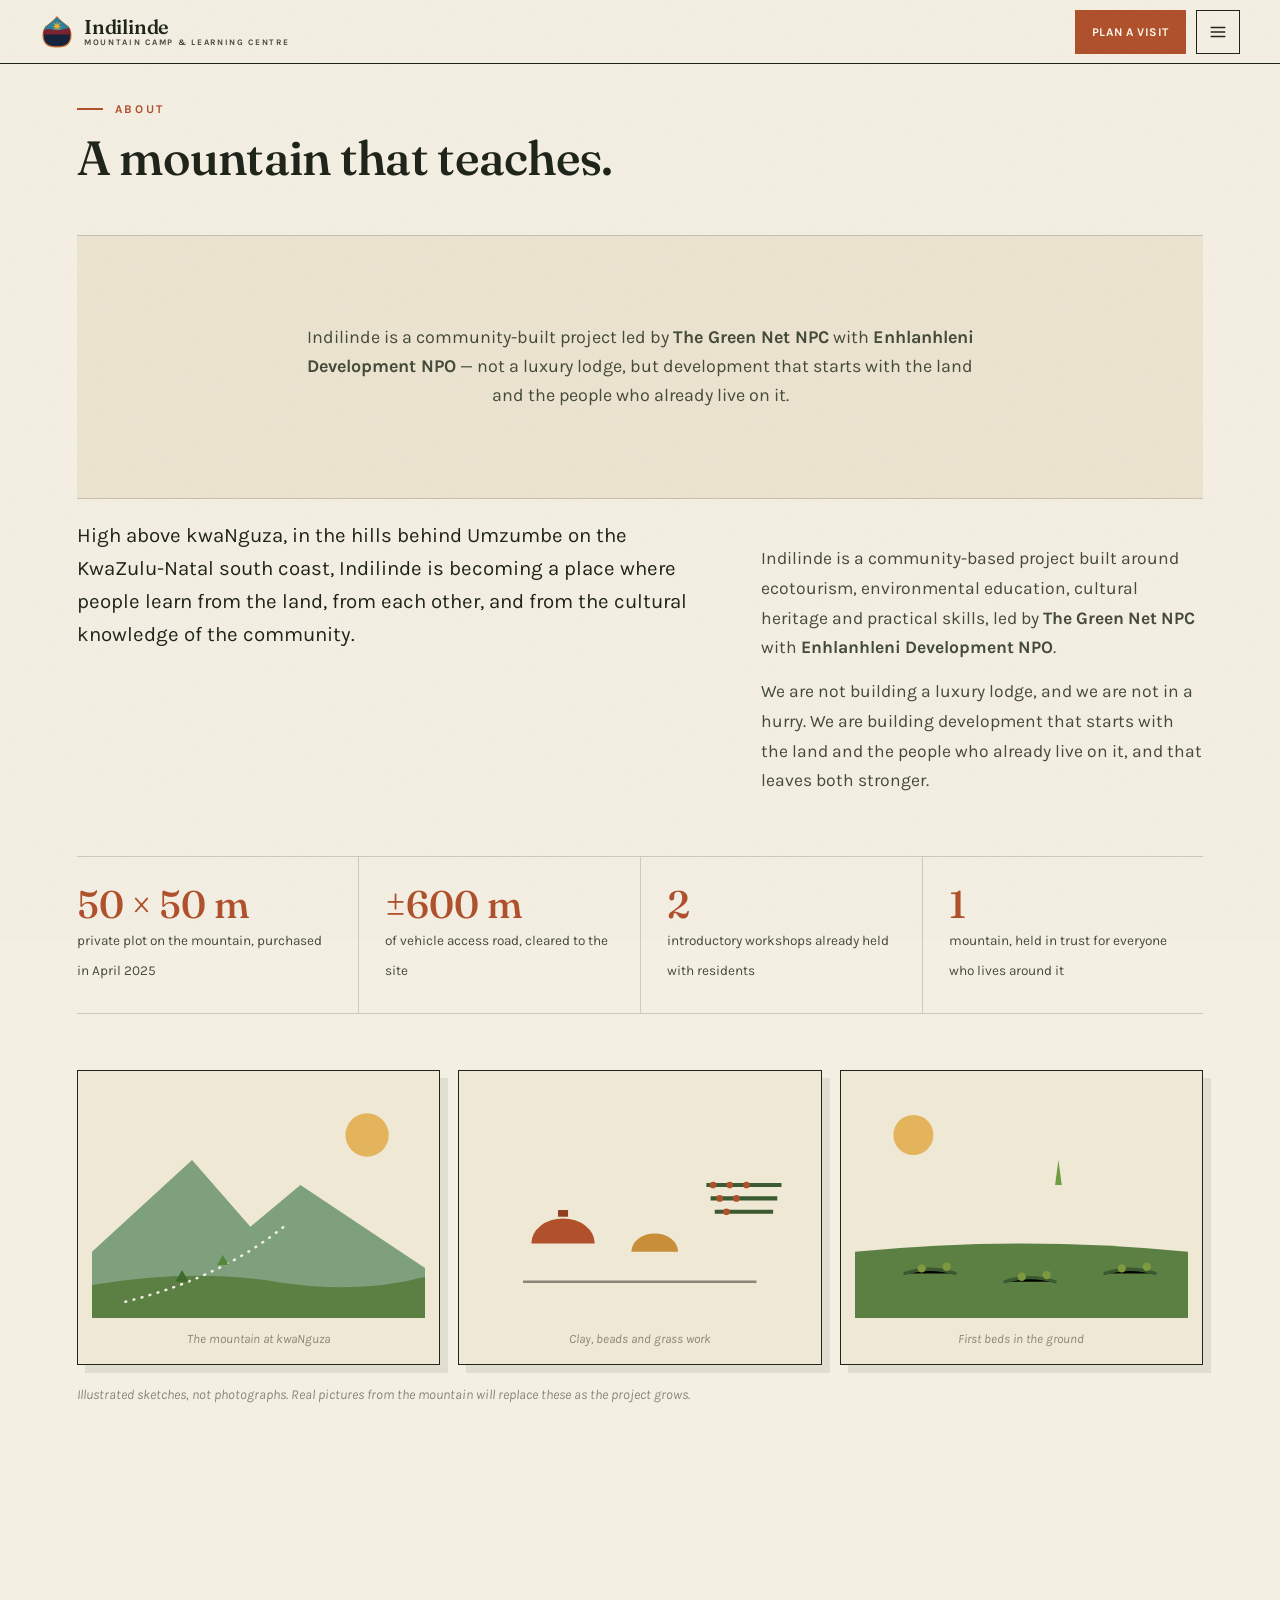
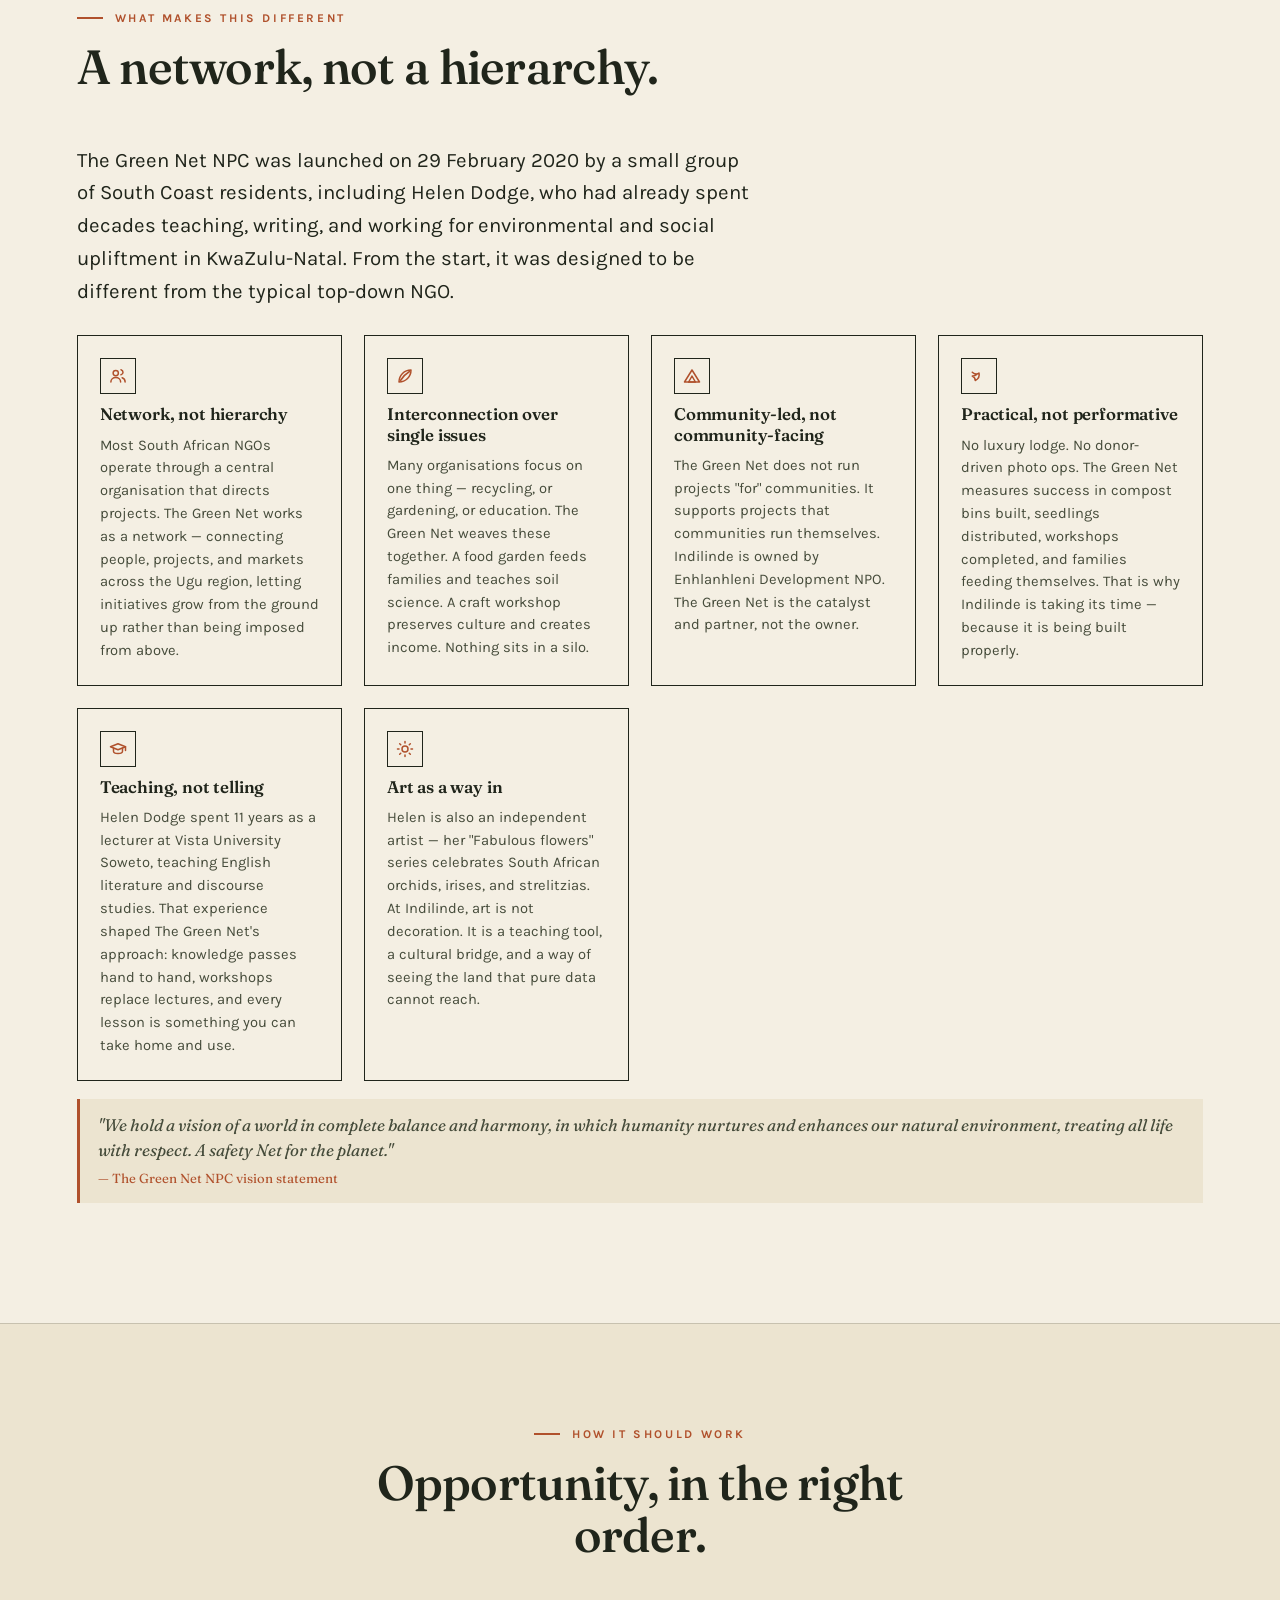
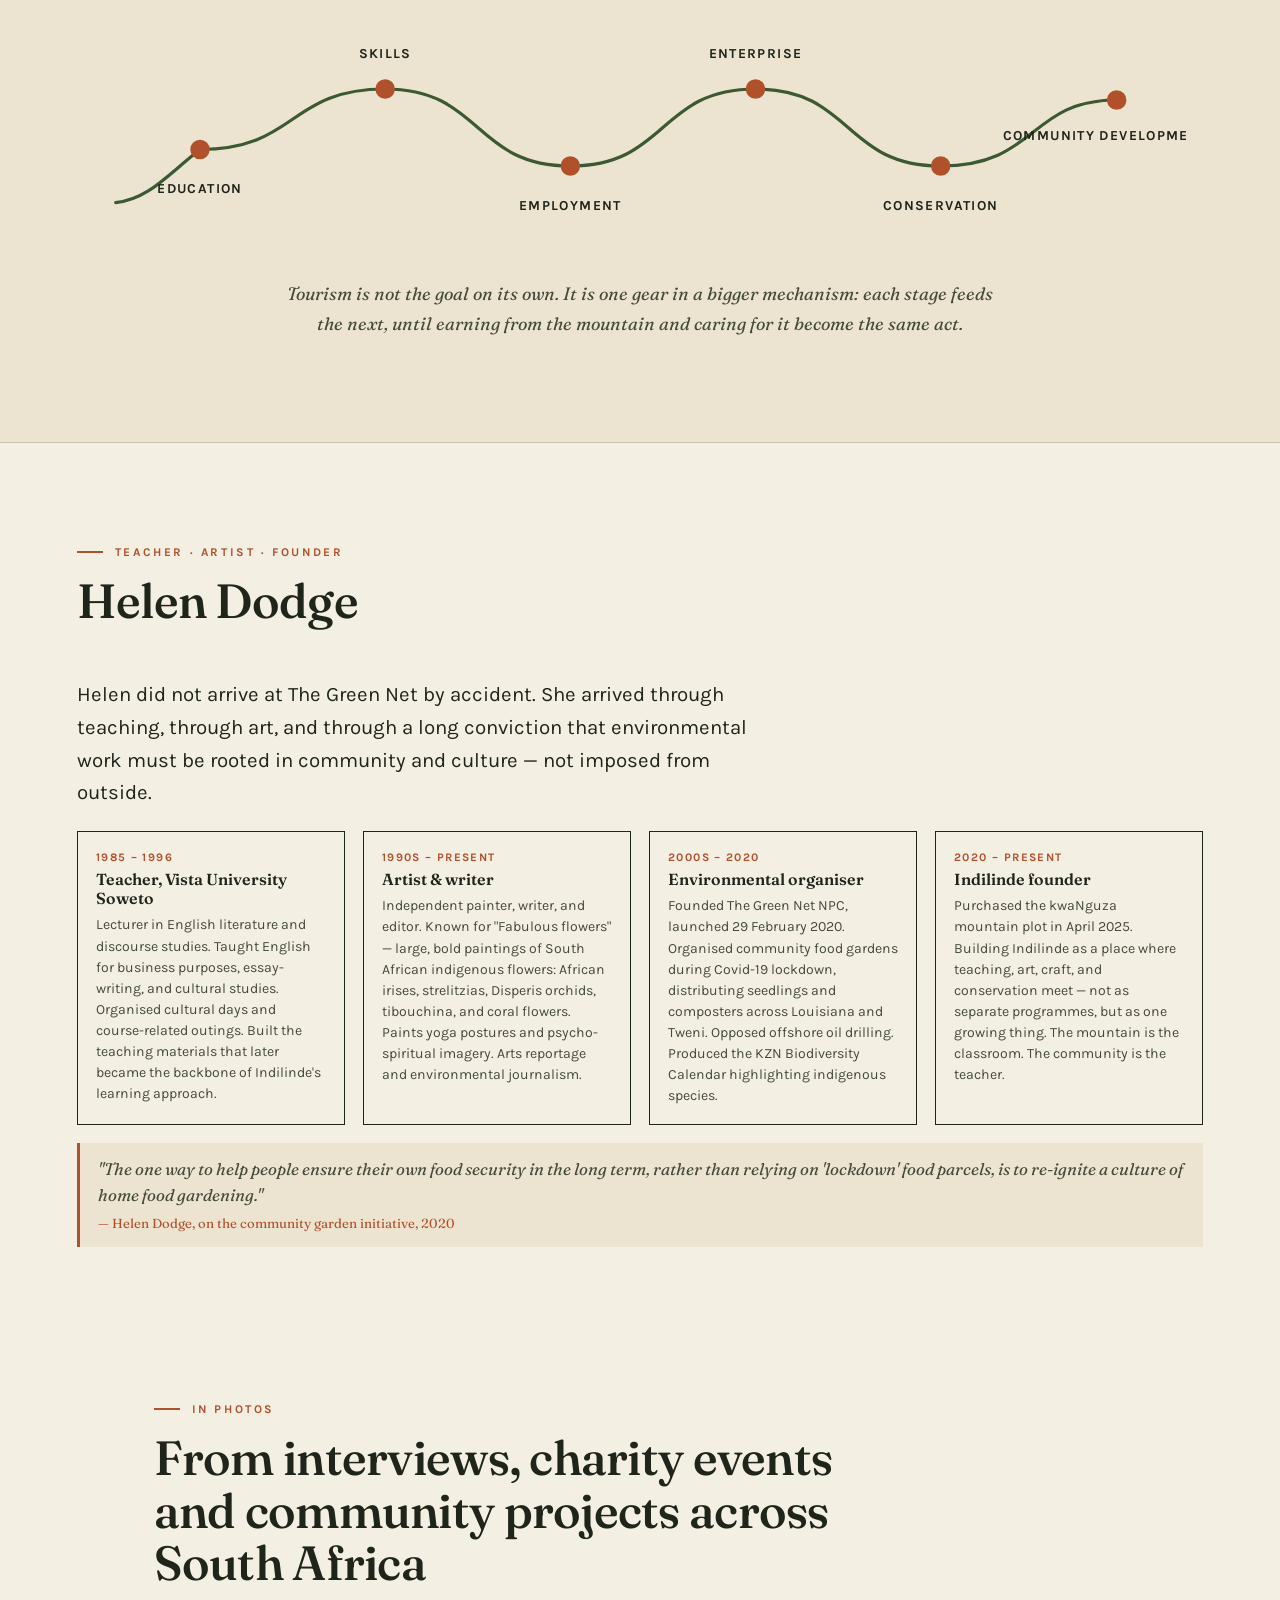
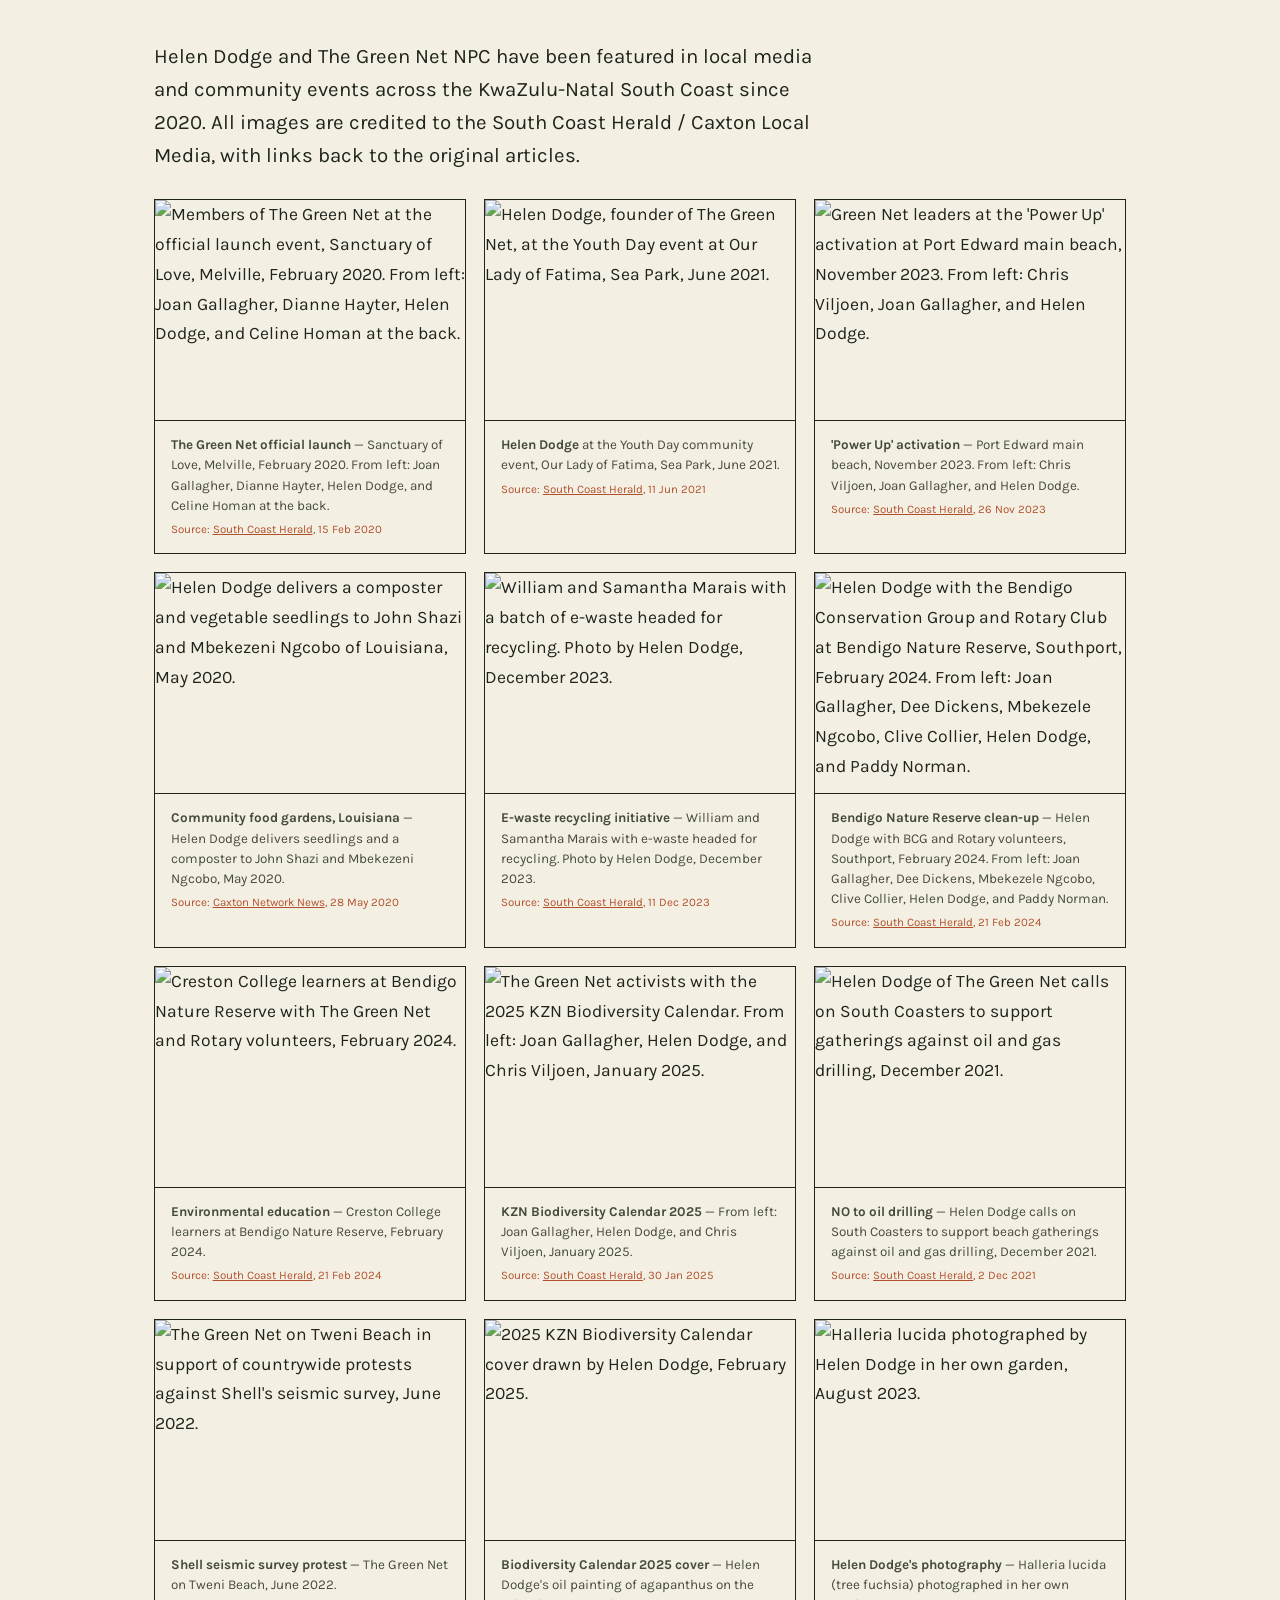
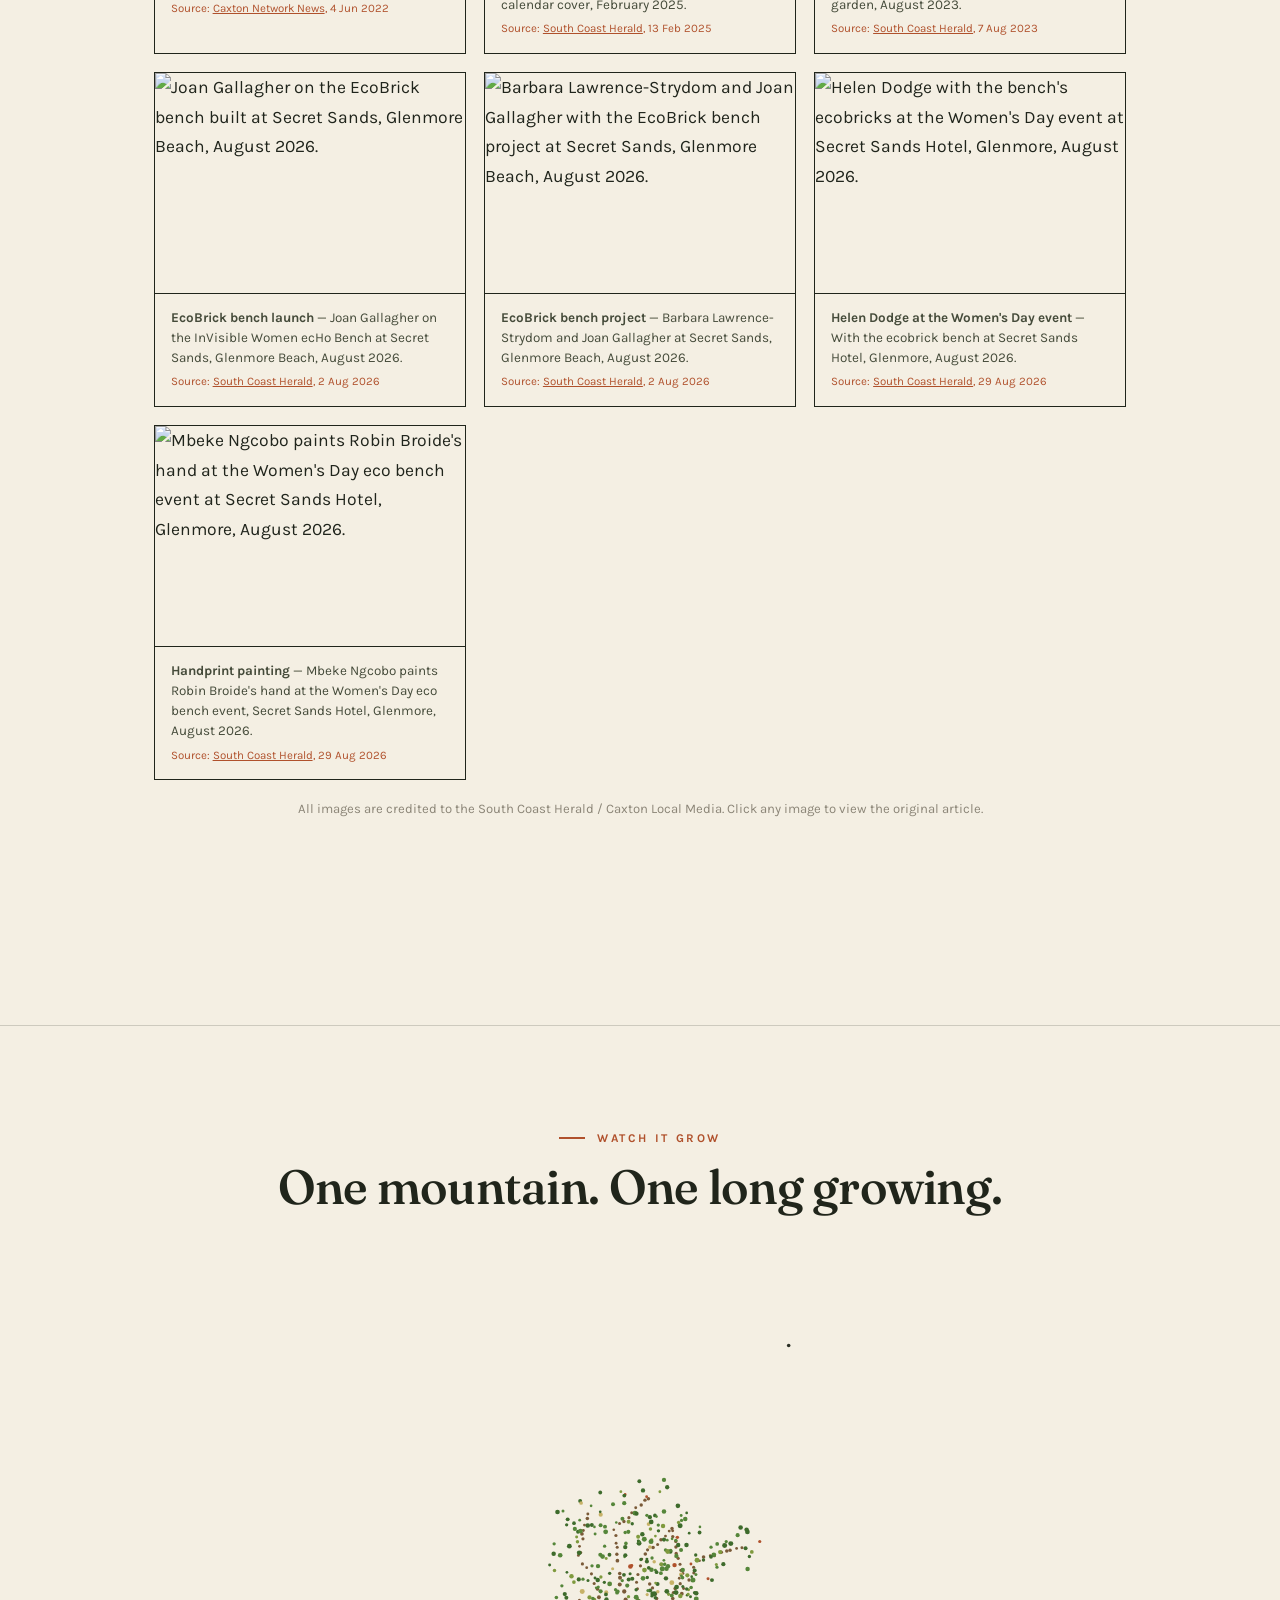
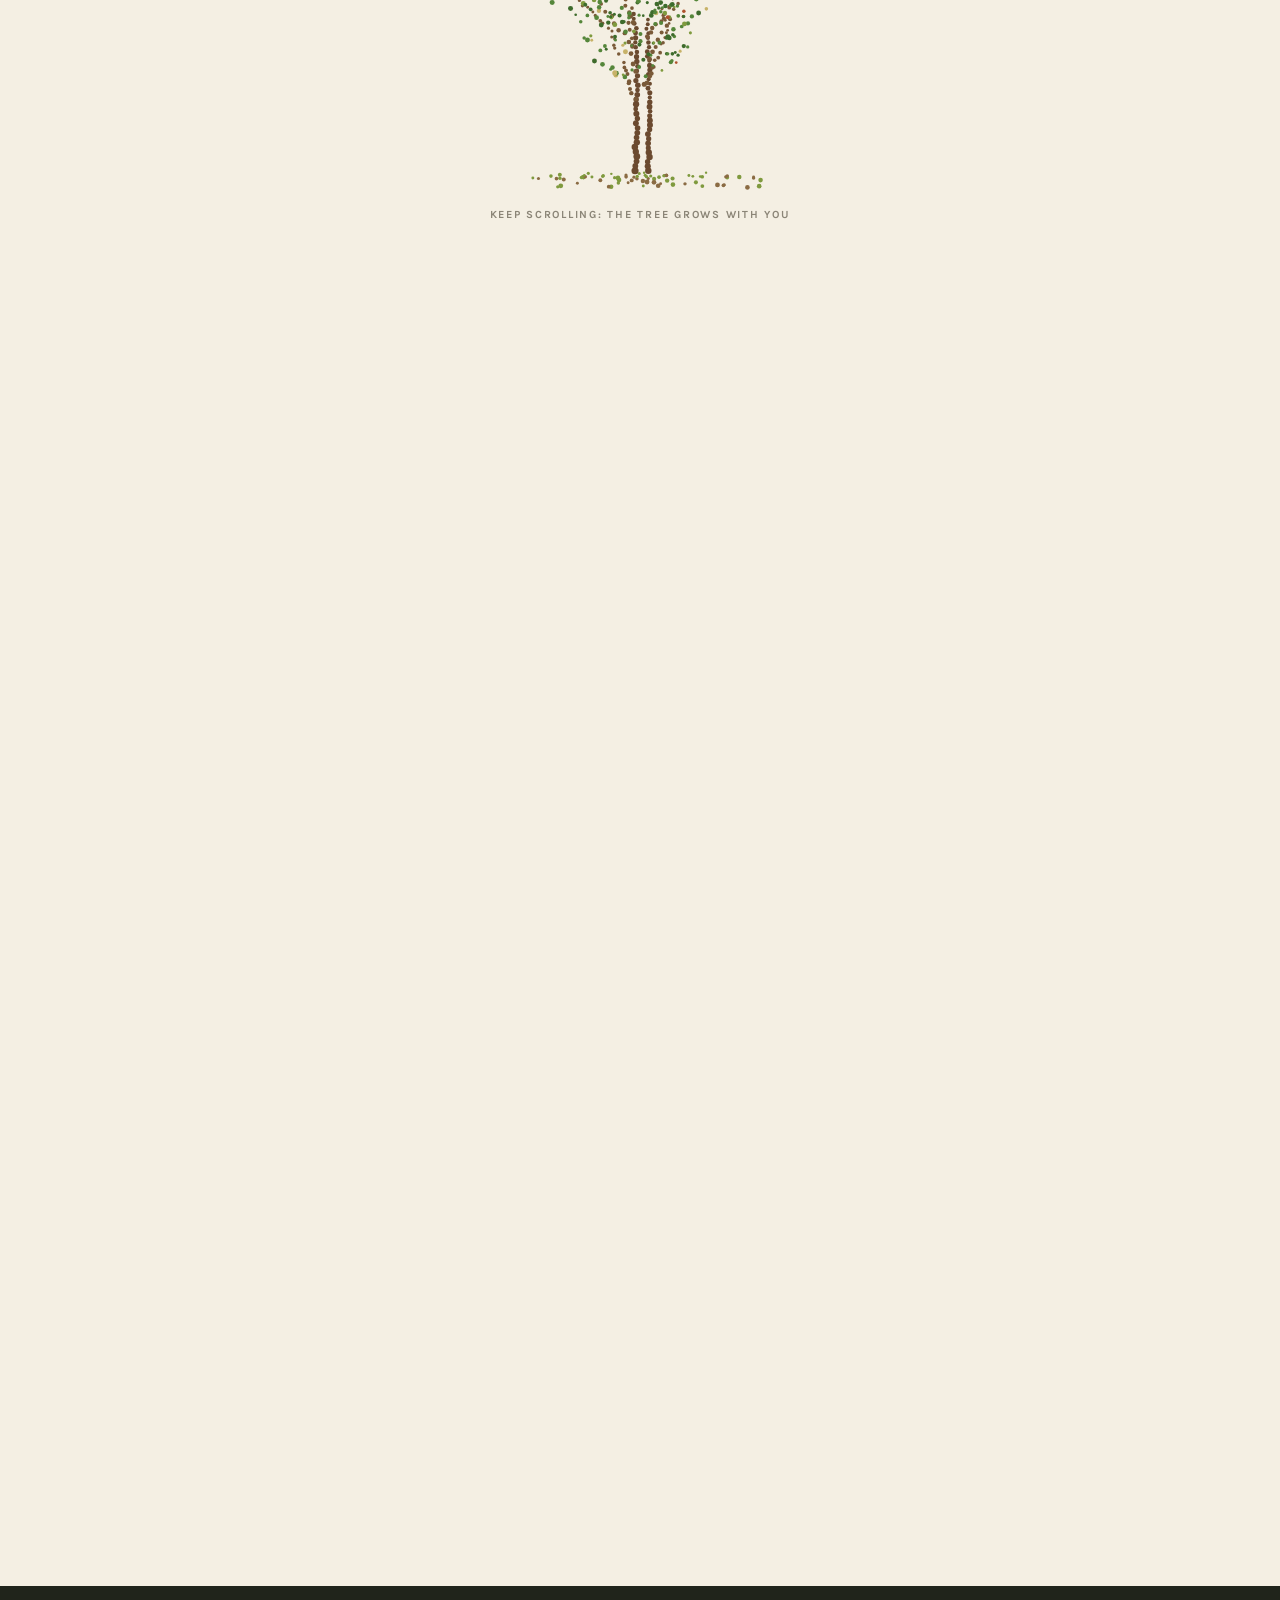
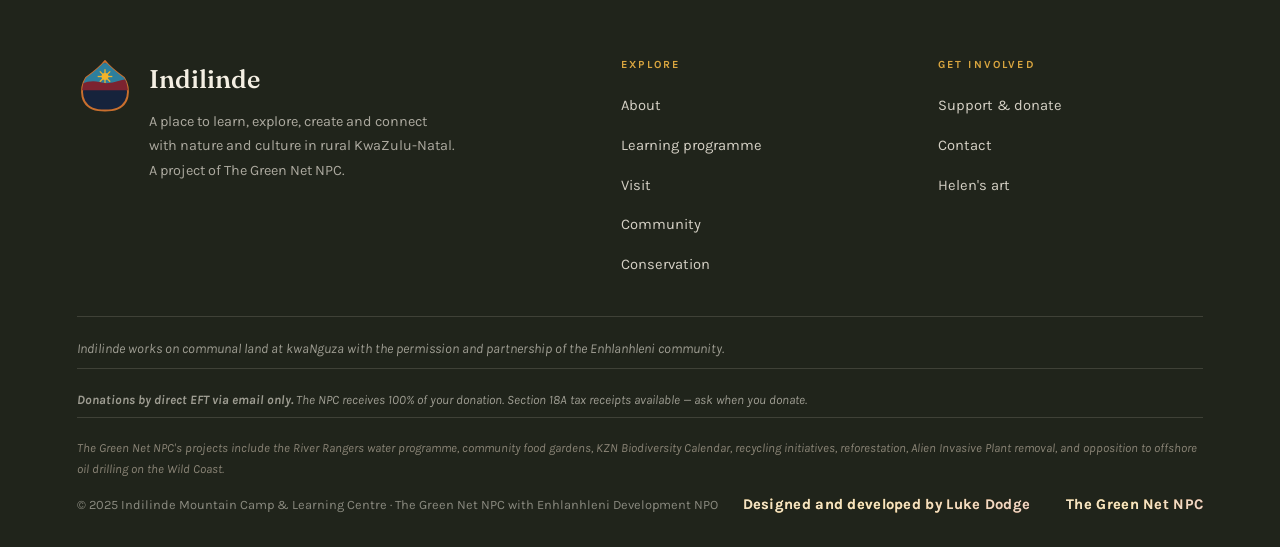
==== about.html @ e4cc4734 "Initial commit: Indilinde multi-page site with projects timeline and gallery" ====
<!DOCTYPE html>
<html lang="en">
<head>
<meta charset="UTF-8">
<meta name="viewport" content="width=device-width, initial-scale=1.0, viewport-fit=cover">
<title>About — Indilinde Mountain Camp & Learning Centre</title>
<meta name="description" content="About Indilinde: a community-built place of learning on a mountain at kwaNguza, Umzumbe, KwaZulu-Natal.">
<meta name="theme-color" content="#f4efe3">
<meta property="og:title" content="About — Indilinde Mountain Camp & Learning Centre">
<meta property="og:description" content="About Indilinde: a community-built place of learning on a mountain at kwaNguza, Umzumbe, KwaZulu-Natal.">
<meta property="og:type" content="website">
<meta property="og:url" content="https://indilinde.org.za/about.html">
<link rel="icon" href="data:image/svg+xml,%3Csvg xmlns='http://www.w3.org/2000/svg' viewBox='0 0 64 64'%3E%3Crect width='64' height='64' rx='12' fill='%2316233c'/%3E%3Ccircle cx='32' cy='26' r='9' fill='%23f2b32a'/%3E%3Cpath d='M8 44q12 -8 24 -2t24 2v12H8z' fill='%237c2330'/%3E%3Cpath d='M6 34 L32 8 58 34' fill='none' stroke='%23c96f2e' stroke-width='4'/%3E%3C/svg%3E">
<link rel="preconnect" href="https://fonts.googleapis.com">
<link rel="preconnect" href="https://fonts.gstatic.com" crossorigin>
<link href="https://fonts.googleapis.com/css2?family=Fraunces:ital,opsz,wght@0,9..144,300..700;1,9..144,300..700&family=Karla:ital,wght@0,200..800;1,200..800&display=swap" rel="stylesheet">
<link rel="stylesheet" href="css/main.css">
<script type="application/ld+json">
{
  "@context": "https://schema.org",
  "@type": "WebPage",
  "name": "About — Indilinde",
  "url": "https://indilinde.org.za/about.html"
}
</script>
</head>
<body data-page="about">

<div class="loader" id="loader" role="status" aria-label="Loading Indilinde">
  <div class="loader-inner">
    <svg class="loader-logo" viewBox="0 0 260 260" aria-hidden="true"><use href="#logoMark"/></svg>
    <p class="loader-word">Indilinde &middot; The Long Mountain</p>
  </div>
</div>

<a class="skip" href="#main" id="skipLink">Skip to content</a>
<div class="grain" aria-hidden="true"></div>

<svg class="sprite" aria-hidden="true" xmlns="http://www.w3.org/2000/svg"><defs>
<clipPath id="lgClip"><path d="M130 14 C112 38 72 70 42 92 C27 116 20 150 26 180 C33 213 60 238 98 242 C119 244 141 244 162 242 C200 238 227 213 234 180 C240 150 233 116 218 92 C188 70 148 38 130 14 Z"/></clipPath>
<symbol id="logoMark" viewBox="0 0 260 260"><path class="lg-shape" d="M130 14 C112 38 72 70 42 92 C27 116 20 150 26 180 C33 213 60 238 98 242 C119 244 141 244 162 242 C200 238 227 213 234 180 C240 150 233 116 218 92 C188 70 148 38 130 14 Z"/><g clip-path="url(#lgClip)"><rect x="14" y="24" width="232" height="96" fill="#2d7f9d"/><g transform="translate(130 86)"><g class="lg-sun"><g class="lg-rays" fill="#f2b32a"><rect x="-3" y="-34" width="6" height="68"/><rect x="-3" y="-34" width="6" height="68" transform="rotate(45)"/><rect x="-3" y="-34" width="6" height="68" transform="rotate(90)"/><rect x="-3" y="-34" width="6" height="68" transform="rotate(135)"/></g><circle r="16" fill="#f2b32a"/></g></g><path d="M14 122 Q64 100 104 112 T196 106 T246 118 L246 150 14 150 Z" fill="#7c2330"/></g><text class="lg-txt lg-t1" x="130" y="156">INDILINDE</text><text class="lg-txt lg-t2" x="130" y="173">'THE LONG MOUNTAIN'</text><text class="lg-txt lg-t3" x="130" y="207">CAMP</text><text class="lg-txt lg-t4" x="130" y="231">@Nguza KZN</text></symbol>
<symbol id="logoMini" viewBox="0 0 260 260"><path d="M130 14 C112 38 72 70 42 92 C27 116 20 150 26 180 C33 213 60 238 98 242 C119 244 141 244 162 242 C200 238 227 213 234 180 C240 150 233 116 218 92 C188 70 148 38 130 14 Z" fill="#16233c" stroke="#c96f2e" stroke-width="9" stroke-linejoin="round"/><g clip-path="url(#lgClip)"><rect x="14" y="24" width="232" height="96" fill="#2d7f9d"/><g transform="translate(130 86)"><g fill="#f2b32a"><rect x="-3" y="-34" width="6" height="68"/><rect x="-3" y="-34" width="6" height="68" transform="rotate(45)"/><rect x="-3" y="-34" width="6" height="68" transform="rotate(90)"/><rect x="-3" y="-34" width="6" height="68" transform="rotate(135)"/></g><circle r="16" fill="#f2b32a"/></g><path d="M14 122 Q64 100 104 112 T196 106 T246 118 L246 150 14 150 Z" fill="#7c2330"/></g></symbol>
<symbol id="i-menu" viewBox="0 0 24 24"><path d="M3 6h18M3 12h18M3 18h18"/></symbol>
<symbol id="i-x" viewBox="0 0 24 24"><path d="M5 5l14 14M19 5L5 19"/></symbol>
<symbol id="i-plus" viewBox="0 0 24 24"><path d="M12 5v14M5 12h14"/></symbol>
<symbol id="i-minus" viewBox="0 0 24 24"><path d="M5 12h14"/></symbol>
<symbol id="i-reset" viewBox="0 0 24 24"><path d="M3 12a9 9 0 1 0 2.6-6.4L3 8"/><path d="M3 3v5h5"/></symbol>
<symbol id="i-sun" viewBox="0 0 24 24"><circle cx="12" cy="12" r="4"/><path d="M12 2v2M12 20v2M2 12h2M20 12h2M4.9 4.9l1.4 1.4M17.7 17.7l1.4 1.4M19.1 4.9l-1.4 1.4M6.3 17.7l-1.4 1.4"/></symbol>
<symbol id="i-flag" viewBox="0 0 24 24"><path d="M5 21V4"/><path d="M5 4h11l-2.5 3.5L16 11H5"/></symbol>
<symbol id="i-out" viewBox="0 0 24 24"><path d="M7 17L17 7M8 7h9v9"/></symbol>
<symbol id="i-mail" viewBox="0 0 24 24"><rect x="3" y="5" width="18" height="14"/><path d="M3 7l9 6 9-6"/></symbol>
<symbol id="i-phone" viewBox="0 0 24 24"><path d="M6 3h3l1.5 4.5-2 1.5a12.5 12.5 0 0 0 6.5 6.5l1.5-2L21 15v3a2 2 0 0 1-2.2 2A17 17 0 0 1 4 6.2 2 2 0 0 1 6 4z"/></symbol>
<symbol id="i-ext" viewBox="0 0 24 24"><path d="M14 4h6v6M20 4L10 14"/><path d="M18 13v7H4V6h7"/></symbol>
<symbol id="i-pin" viewBox="0 0 24 24"><path d="M12 21s-7-6-7-11a7 7 0 0 1 14 0c0 5-7 11-7 11z"/><circle cx="12" cy="10" r="2.5"/></symbol>
<symbol id="i-copy" viewBox="0 0 24 24"><rect x="9" y="9" width="11" height="11"/><path d="M5 15V4h11"/></symbol>
<symbol id="i-check" viewBox="0 0 24 24"><path d="M4 12l5 5L20 7"/></symbol>
<symbol id="i-cap" viewBox="0 0 24 24"><path d="M2 9l10-4 10 4-10 4z"/><path d="M6 11v4c0 1.5 2.7 3 6 3s6-1.5 6-3v-4"/><path d="M22 9v5"/></symbol>
<symbol id="i-hammer" viewBox="0 0 24 24"><path d="M14 5l6 6"/><path d="M15.5 2.5L21.5 8.5 19 11l-6-6z"/><path d="M12 8L3 17l2 2 9-9"/></symbol>
<symbol id="i-users" viewBox="0 0 24 24"><circle cx="9" cy="8" r="3.5"/><path d="M2.5 20c0-3.6 2.9-6 6.5-6s6.5 2.4 6.5 6"/><path d="M16 3.6a3.5 3.5 0 0 1 0 6.8M17.5 14.4c2.4.7 4 2.7 4 5.6"/></symbol>
<symbol id="i-leaf" viewBox="0 0 24 24"><path d="M20 4C11 4 4 11 4 20c9 0 16-7 16-16z"/><path d="M6 18C9 13 13 9 18 6"/></symbol>
<symbol id="i-tent" viewBox="0 0 24 24"><path d="M12 4L2 20h20L12 4z"/><path d="M12 12l-4.5 8h9L12 12z"/></symbol>
<symbol id="i-sprout" viewBox="0 0 24 24"><path d="M12 21v-7"/><path d="M12 14c0-4 3-7 8-7 0 4-3 7-8 7z"/><path d="M12 14c0-3-2.5-5-6-5 0 3 2.5 5 6 5z"/></symbol>
<symbol id="i-bird" viewBox="0 0 24 24"><path d="M3 7c4 3 7 3 9 1 1 4-1 8-5 10 0-3-2-5-4-6 3 0 5-1 6-2-2 0-4-1-6-3z"/></symbol>
<symbol id="i-tax" viewBox="0 0 24 24"><rect x="4" y="3" width="16" height="18"/><path d="M8 8h8M8 12h8M8 16h5"/></symbol>
<symbol id="i-send" viewBox="0 0 24 24"><path d="M22 2L11 13"/><path d="M22 2l-7 20-4-9-9-4z"/></symbol>
<g id="cloudG"><ellipse cx="0" cy="0" rx="36" ry="12" fill="#fff" opacity=".95"/><ellipse cx="-22" cy="4" rx="20" ry="9" fill="#fff" opacity=".9"/><ellipse cx="20" cy="3" rx="25" ry="10" fill="#fff" opacity=".9"/></g>
<g id="birdG"><path d="M-6 0q3 -5 6 0q3 -5 6 0" stroke="#2a2f24" fill="none" stroke-width="1.6" stroke-linecap="round"/></g>
<g id="treeR"><path d="M-1.5 0h3l-1 -12h-1z" class="c-trunk"/><circle cx="0" cy="-17" r="8" class="c-fol2"/><circle cx="-5" cy="-13" r="5" class="c-fol3"/></g>
<g id="treeA"><path d="M-2 0L-.5 -13h1L2 0z" class="c-trunk"/><path d="M0 -13l-8 -4M0 -13l8 -4M0 -13v-6" class="c-trunk" fill="none" stroke-width="1.4"/><ellipse cx="0" cy="-22" rx="16" ry="4.6" class="c-fol2"/><ellipse cx="0" cy="-19" rx="11" ry="3.4" class="c-fol3"/></g>
<g id="aloe"><path d="M-4 0l4 -9 4 9z" fill="#40795d"/><path d="M-.8 -9v-5h1.6v5z" fill="#5f8f5a"/><circle cx="0" cy="-15.5" r="2" fill="#c2571f"/></g>
<g id="maize"><path d="M0 0L-2 -7 0 -11 2 -7z" class="c-fol3"/></g>
<g id="person"><circle cx="0" cy="-30" r="5.2" fill="#8a5a3b"/><path d="M-5.2 -30a5.2 5.2 0 0 1 10.4 0" fill="#1d150e"/><rect x="-4" y="-25" width="8" height="16" rx="3" fill="currentColor"/><rect x="-3.6" y="-9" width="2.8" height="9" fill="#39414f"/><rect x=".8" y="-9" width="2.8" height="9" fill="#39414f"/></g>
<g id="personB"><use href="#person" transform="rotate(38 0 -4)"/></g>
<g id="rondavel"><rect x="-13" y="-15" width="26" height="15" fill="#d8c096"/><path d="M-17 -14L0 -33 17 -14z" fill="#a67c3e"/><rect x="-3" y="-8" width="6" height="8" fill="#3a2c1c"/></g>
<g id="beehive"><path d="M-11 0a11 11 0 0 1 22 0z" fill="#b0914f"/><path d="M-6 -8.5a6 6 0 0 1 12 0" fill="#a67c3e" opacity=".5"/><rect x="-2.6" y="-5.5" width="5.2" height="5.5" fill="#3a2c1c"/></g>
<g id="tentS"><path d="M-11 0L0 -14 11 0z" fill="#55704d"/><path d="M-4 0L0 -7 4 0z" fill="#2f3f2b"/></g>
<g id="solarP"><path d="M-8 -7L8 -7 5 3 -5 3z" fill="#24344f" stroke="#9aa3a8" stroke-width=".9"/><path d="M-4 -2h9M-6 -4.5h12" stroke="#3d5a80" stroke-width=".8"/><path d="M-4 3v4M4 3v4" stroke="#6d675c" stroke-width="1.3"/></g>
<g id="tankS"><rect x="-6" y="-15" width="12" height="10" rx="1" fill="#9aa3a8"/><path d="M-6 -15l6 -3 6 3z" fill="#7d868b"/><path d="M-4.5 -5l-1.5 5M4.5 -5l1.5 5M0 -5v5" stroke="#6d675c" stroke-width="1.3"/></g>
<g id="bakkieS"><rect x="-16" y="-8" width="17" height="8" fill="#3c5a31"/><rect x="-16" y="-9.4" width="17" height="1.6" fill="#2c4425"/><path d="M2 -10h7l5 5v5H2z" fill="#3c5a31"/><path d="M4 -9h4.4l3.2 4H4z" fill="#45565f"/><rect x="14" y="-6" width="7" height="6" fill="#3c5a31"/><circle cx="-9" cy="0" r="3.6" fill="#191b1d"/><circle cx="-9" cy="0" r="1.4" fill="#8d9298"/><circle cx="12" cy="0" r="3.6" fill="#191b1d"/><circle cx="12" cy="0" r="1.4" fill="#8d9298"/></g>
<g id="tractorS"><circle cx="-8" cy="-4.5" r="6" fill="#191b1d"/><circle cx="-8" cy="-4.5" r="2.6" fill="#d9a53f"/><circle cx="10" cy="-2.6" r="3.6" fill="#191b1d"/><circle cx="10" cy="-2.6" r="1.4" fill="#8d9298"/><rect x="-6" y="-10" width="11" height="6" fill="#3c5a31"/><rect x="-6" y="-13" width="3" height="4" fill="#23282c"/><rect x="3.6" y="-13.6" width="1.6" height="4.4" fill="#23282c"/><rect x="5" y="-7.6" width="8" height="4.4" fill="#3c5a31"/></g>
<g id="trailerS"><rect x="-9" y="-9" width="18" height="6" fill="#4a4f46"/><rect x="-9" y="-3.4" width="18" height="2" fill="#23282c"/><rect x="-7" y="-12" width="5" height="3" fill="#4a7031"/><rect x="-1" y="-13" width="5" height="4" fill="#4a7031"/><rect x="4.4" y="-11.6" width="4" height="2.6" fill="#4a7031"/><circle cx="-5" cy="0" r="2.6" fill="#191b1d"/><circle cx="5" cy="0" r="2.6" fill="#191b1d"/></g>
<g id="planboardS"><path d="M-7 0L-4 -18M7 0L4 -18" stroke="#6b4a2f" stroke-width="1.6"/><rect x="-12" y="-30" width="24" height="13" fill="#f6f1e2" stroke="#6b4a2f" stroke-width="1" transform="rotate(-4)"/><path d="M-7 -20h14M-7 -22.5h9" stroke="#b0512c" stroke-width=".9" transform="rotate(-4)"/><circle cx="-3" cy="-26" r="1.6" fill="none" stroke="#2f3a2c" stroke-width=".8"/><circle cx="3" cy="-25" r="1.6" fill="none" stroke="#2f3a2c" stroke-width=".8"/></g>
<g id="shelterS"><path d="M-14 -13L0 -21 14 -13z" fill="#a67c3e"/><rect x="-12" y="-13" width="2.4" height="13" fill="#6b4a2f"/><rect x="9.6" y="-13" width="2.4" height="13" fill="#6b4a2f"/><rect x="-12" y="-1.6" width="24" height="1.6" fill="#8a6b43"/></g>
<g id="rotorS"><rect x="-1" y="-9" width="2" height="9" fill="#d8d3c0"/><rect x="-1" y="-9" width="2" height="9" fill="#d8d3c0" transform="rotate(90)"/><rect x="-1" y="-9" width="2" height="9" fill="#d8d3c0" transform="rotate(180)"/><rect x="-1" y="-9" width="2" height="9" fill="#d8d3c0" transform="rotate(270)"/><circle r="1.6" fill="#7d868b"/></g>
<g id="signS"><rect x="-1.4" y="-16" width="2.8" height="16" fill="#6b4a2f"/><rect x="-7" y="-19" width="16" height="6" fill="#8a6b43" transform="rotate(-4)"/></g>
<g id="ablutionS"><rect x="-11" y="-12" width="22" height="12" fill="#b7b1a2"/><rect x="-12" y="-13.6" width="24" height="2.6" fill="#6d675c"/><rect x="-2.4" y="-8" width="4.8" height="8" fill="#3a2c1c"/><path d="M14 0l6 -9 6 9z" fill="#c2a878"/></g>
<g id="bedS"><rect x="-22" y="-5" width="44" height="5" fill="#6b4a2f"/><rect x="-20" y="-4" width="40" height="3" class="c-soil"/><circle cx="-13" cy="-5.6" r="1.7" fill="currentColor"/><circle cx="-4" cy="-5.6" r="1.7" fill="currentColor"/><circle cx="5" cy="-5.6" r="1.7" fill="currentColor"/><circle cx="14" cy="-5.6" r="1.7" fill="currentColor"/></g>
<g id="tunnelS"><path d="M-15 0a15 11 0 0 1 30 0z" fill="#e8e4d4" opacity=".55" stroke="#8d8676" stroke-width="1.3"/><circle cx="-6" cy="-2" r="1.8" class="c-fol3"/><circle cx="1" cy="-3.4" r="1.8" class="c-fol3"/><circle cx="8" cy="-2" r="1.8" class="c-fol3"/></g>
<g id="summitS"><ellipse cx="0" cy="-2" rx="7" ry="2.6" fill="#7d766a"/><ellipse cx="0" cy="-6" rx="5" ry="2.2" fill="#8d8676"/><ellipse cx="0" cy="-9.4" rx="3.2" ry="1.8" fill="#7d766a"/><path d="M6 -2V-24" stroke="#6b4a2f" stroke-width="1.8"/><path d="M6 -24l10 3.4-10 3.4z" fill="#b0512c"/></g>
<g id="windmillS"><path d="M-6 0L-1.6 -34h3.2L6 0z" fill="#7d868b"/><path d="M-4.4 -10h8.8M-3.4 -20h6.8" stroke="#6d675c" stroke-width="1.2"/><path d="M1.6 -34l9 -4.4v8.8z" fill="#b0512c"/><g transform="translate(0 -34)"><use href="#rotorS" class="spinw" transform="scale(1.15)"/></g></g>
</defs></svg>

<header class="nav" id="nav">
  <a class="brand" href="index.html">
    <svg class="brand-mark" viewBox="0 0 260 260" aria-hidden="true"><use href="#logoMini"/></svg>
    <span class="brand-txt"><b>Indilinde</b><span>Mountain Camp &amp; Learning Centre</span></span>
  </a>
  <ul class="nav-links">
    <li><a href="index.html">Home</a></li>
    <li><a href="about.html" class="active">About</a></li>
    <li><a href="learn.html">Learn</a></li>
    <li><a href="visit.html">Visit</a></li>
    <li><a href="community.html">Community</a></li>
    <li><a href="conservation.html">Conservation</a></li>
    <li><a href="support.html">Support</a></li>
    <li><a href="contact.html">Contact</a></li>
  </ul>
  <div class="nav-cta">
    <a class="btn clay small" href="contact.html" data-topic="Booking a visit, workshop or camp">Plan a visit</a>
    <button class="icon-btn burger" id="menuBtn" aria-label="Open menu"><svg class="ic"><use href="#i-menu"/></svg></button>
  </div>
</header>

<div class="menu" id="menu" aria-hidden="true">
  <div class="menu-top">
    <a class="brand" href="index.html">
      <svg class="brand-mark" viewBox="0 0 260 260" aria-hidden="true"><use href="#logoMini"/></svg>
      <span class="brand-txt"><b>Indilinde</b><span>Mountain Camp &amp; Learning Centre</span></span>
    </a>
    <button class="icon-btn" id="menuClose" aria-label="Close menu"><svg class="ic"><use href="#i-x"/></svg></button>
  </div>
  <nav>
    <a href="index.html"><i>00</i> Home</a>
    <a href="about.html" class="active"><i>01</i> About</a>
    <a href="learn.html"><i>02</i> Learn</a>
    <a href="visit.html"><i>03</i> Visit</a>
    <a href="community.html"><i>04</i> Community</a>
    <a href="conservation.html"><i>05</i> Conservation</a>
    <a href="support.html"><i>06</i> Support us</a>
    <a href="contact.html"><i>07</i> Contact</a>
  </nav>
  <p class="menu-foot">kwaNguza · Umzumbe · KwaZulu-Natal · A project of The Green Net NPC</p>
</div>
<div class="menu-backdrop" id="menuBackdrop"></div>

<main id="main">

<!-- ============ ABOUT ============ -->
<section id="about">
  <div class="wrap">
    <header class="sec-head reveal">
      <p class="overline">About</p>
      <h2>A mountain that teaches.</h2>
    </header>
    <section class="site-summary reveal">
      <div class="wrap">
        <p class="sum-lead">Indilinde is a community-built project led by <b>The Green Net NPC</b> with <b>Enhlanhleni Development NPO</b> — not a luxury lodge, but development that starts with the land and the people who already live on it.</p>
      </div>
    </section>
    <div class="about-cols">
      <div class="reveal"><p class="lead">High above kwaNguza, in the hills behind Umzumbe on the KwaZulu-Natal south coast, Indilinde is becoming a place where people learn from the land, from each other, and from the cultural knowledge of the community.</p></div>
      <div class="col-b reveal">
        <p>Indilinde is a community-based project built around ecotourism, environmental education, cultural heritage and practical skills, led by <b>The Green Net NPC</b> with <b>Enhlanhleni Development NPO</b>.</p>
        <p>We are not building a luxury lodge, and we are not in a hurry. We are building development that starts with the land and the people who already live on it, and that leaves both stronger.</p>
      </div>
    </div>
    <dl class="figs reveal">
      <div class="fig"><dt><b>50 × 50 m</b></dt><dd><span>private plot on the mountain, purchased in April 2025</span></dd></div>
      <div class="fig"><dt><b>±600 m</b></dt><dd><span>of vehicle access road, cleared to the site</span></dd></div>
      <div class="fig"><dt><b>2</b></dt><dd><span>introductory workshops already held with residents</span></dd></div>
      <div class="fig"><dt><b>1</b></dt><dd><span>mountain, held in trust for everyone who lives around it</span></dd></div>
    </dl>
    <div class="sketchband reveal">
      <figure class="sketch">
        <svg viewBox="0 0 400 280" role="img" aria-label="Sketch of the mountain with a winding path">
          <rect width="400" height="280" fill="#efe8d5"/><circle cx="330" cy="60" r="26" fill="#e3b45c"/>
          <path d="M0 200 L120 90 190 170 250 120 400 220 V280 H0z" fill="#7fa07c"/>
          <path d="M0 240 Q120 220 220 236 T400 230 V280 H0z" fill="#5c8044"/>
          <path d="M40 260 C120 240 180 210 230 170" fill="none" stroke="#f4efe3" stroke-width="3" stroke-dasharray="1 9" stroke-linecap="round"/>
          <path d="M100 236l8 -14 8 14z" fill="#3e6b2c"/><path d="M150 216l7 -12 7 12z" fill="#55863a"/>
        </svg>
        <figcaption>The mountain at kwaNguza</figcaption>
      </figure>
      <figure class="sketch">
        <svg viewBox="0 0 400 280" role="img" aria-label="Sketch of craft work">
          <rect width="400" height="280" fill="#efe8d5"/>
          <path d="M70 190a38 30 0 0 1 76 0z" fill="#b0512c"/><rect x="102" y="150" width="12" height="8" fill="#8f3f20"/>
          <path d="M190 200a28 22 0 0 1 56 0z" fill="#c98e3a"/>
          <g stroke="#3c5a31" stroke-width="5"><path d="M280 120h90M285 136h80M290 152h70"/></g>
          <g fill="#b0512c"><circle cx="288" cy="120" r="4"/><circle cx="308" cy="120" r="4"/><circle cx="328" cy="120" r="4"/><circle cx="296" cy="136" r="4"/><circle cx="316" cy="136" r="4"/><circle cx="304" cy="152" r="4"/></g>
          <path d="M60 236h280" stroke="#8b8577" stroke-width="3"/>
        </svg>
        <figcaption>Clay, beads and grass work</figcaption>
      </figure>
      <figure class="sketch">
        <svg viewBox="0 0 400 280" role="img" aria-label="Sketch of garden rows">
          <rect width="400" height="280" fill="#efe8d5"/><circle cx="70" cy="60" r="24" fill="#e3b45c"/>
          <path d="M0 200 Q200 180 400 200 V280 H0z" fill="#5c8044"/>
          <g stroke="#3c5a31" stroke-width="4" stroke-linecap="round"><path d="M60 226q30 -10 60 0M180 236q30 -10 60 0M300 226q30 -10 60 0"/></g>
          <g fill="#7f9a3e"><circle cx="80" cy="220" r="5"/><circle cx="110" cy="218" r="5"/><circle cx="200" cy="230" r="5"/><circle cx="230" cy="228" r="5"/><circle cx="320" cy="220" r="5"/><circle cx="350" cy="218" r="5"/></g>
          <path d="M240 120l4 -30 4 30z" fill="#6f9c3f"/>
        </svg>
        <figcaption>First beds in the ground</figcaption>
      </figure>
    </div>
    <p class="band-note reveal">Illustrated sketches, not photographs. Real pictures from the mountain will replace these as the project grows.</p>
  </div>
</section>

<!-- ============ WHAT MAKES THIS DIFFERENT ============ -->
<section id="different">
  <div class="wrap">
    <header class="sec-head reveal">
      <p class="overline">What makes this different</p>
      <h2>A network, not a hierarchy.</h2>
    </header>
    <p class="lead reveal" style="margin-top:0;margin-bottom:8px">The Green Net NPC was launched on 29 February 2020 by a small group of South Coast residents, including Helen Dodge, who had already spent decades teaching, writing, and working for environmental and social upliftment in KwaZulu-Natal. From the start, it was designed to be different from the typical top-down NGO.</p>
    <div class="diff-grid reveal">
      <div class="diff-card">
        <div class="icb"><svg class="ic"><use href="#i-users"/></svg></div>
        <h3>Network, not hierarchy</h3>
        <p>Most South African NGOs operate through a central organisation that directs projects. The Green Net works as a network — connecting people, projects, and markets across the Ugu region, letting initiatives grow from the ground up rather than being imposed from above.</p>
      </div>
      <div class="diff-card">
        <div class="icb"><svg class="ic"><use href="#i-leaf"/></svg></div>
        <h3>Interconnection over single issues</h3>
        <p>Many organisations focus on one thing — recycling, or gardening, or education. The Green Net weaves these together. A food garden feeds families and teaches soil science. A craft workshop preserves culture and creates income. Nothing sits in a silo.</p>
      </div>
      <div class="diff-card">
        <div class="icb"><svg class="ic"><use href="#i-tent"/></svg></div>
        <h3>Community-led, not community-facing</h3>
        <p>The Green Net does not run projects "for" communities. It supports projects that communities run themselves. Indilinde is owned by Enhlanhleni Development NPO. The Green Net is the catalyst and partner, not the owner.</p>
      </div>
      <div class="diff-card">
        <div class="icb"><svg class="ic"><use href="#i-bird"/></svg></div>
        <h3>Practical, not performative</h3>
        <p>No luxury lodge. No donor-driven photo ops. The Green Net measures success in compost bins built, seedlings distributed, workshops completed, and families feeding themselves. That is why Indilinde is taking its time — because it is being built properly.</p>
      </div>
      <div class="diff-card">
        <div class="icb"><svg class="ic"><use href="#i-cap"/></svg></div>
        <h3>Teaching, not telling</h3>
        <p>Helen Dodge spent 11 years as a lecturer at Vista University Soweto, teaching English literature and discourse studies. That experience shaped The Green Net's approach: knowledge passes hand to hand, workshops replace lectures, and every lesson is something you can take home and use.</p>
      </div>
      <div class="diff-card">
        <div class="icb"><svg class="ic"><use href="#i-sun"/></svg></div>
        <h3>Art as a way in</h3>
        <p>Helen is also an independent artist — her "Fabulous flowers" series celebrates South African orchids, irises, and strelitzias. At Indilinde, art is not decoration. It is a teaching tool, a cultural bridge, and a way of seeing the land that pure data cannot reach.</p>
      </div>
    </div>
    <div class="quote-block reveal">
      "We hold a vision of a world in complete balance and harmony, in which humanity nurtures and enhances our natural environment, treating all life with respect. A safety Net for the planet."
      <br><span style="font-size:.82rem;font-style:normal;color:var(--clay);display:block;margin-top:6px">— The Green Net NPC vision statement</span>
    </div>
  </div>
</section>

<!-- ============ HOW IT WORKS ============ -->
<section id="how">
  <div class="wrap">
    <header class="sec-head reveal" style="text-align:center;max-width:640px;margin-left:auto;margin-right:auto">
      <p class="overline" style="justify-content:center">How it should work</p>
      <h2 style="margin:0 auto">Opportunity, in the right order.</h2>
    </header>
    <div class="chain-wrap reveal">
      <svg viewBox="0 0 1200 260" role="img" aria-label="Education leads to skills, then employment, enterprise, conservation and community development.">
        <path id="chainGhost" d="M28 208 C64 204 84 178 120 150 C226 150 216 84 322 84 C428 84 418 168 524 168 C630 168 620 84 726 84 C832 84 822 168 928 168 C1034 168 1024 96 1120 96"/>
        <path id="chainPath" d="M28 208 C64 204 84 178 120 150 C226 150 216 84 322 84 C428 84 418 168 524 168 C630 168 620 84 726 84 C832 84 822 168 928 168 C1034 168 1024 96 1120 96"/>
        <g class="chain-node" data-x="120" data-y="150"><circle cx="120" cy="150" r="8"/><text x="120" y="198" text-anchor="middle">Education</text></g>
        <g class="chain-node" data-x="322" data-y="84"><circle cx="322" cy="84" r="8"/><text x="322" y="50" text-anchor="middle">Skills</text></g>
        <g class="chain-node" data-x="524" data-y="168"><circle cx="524" cy="168" r="8"/><text x="524" y="216" text-anchor="middle">Employment</text></g>
        <g class="chain-node" data-x="726" data-y="84"><circle cx="726" cy="84" r="8"/><text x="726" y="50" text-anchor="middle">Enterprise</text></g>
        <g class="chain-node" data-x="928" data-y="168"><circle cx="928" cy="168" r="8"/><text x="928" y="216" text-anchor="middle">Conservation</text></g>
        <g class="chain-node" data-x="1120" data-y="96"><circle cx="1120" cy="96" r="8"/><text x="1108" y="140" text-anchor="middle">Community development</text></g>
      </svg>
      <ol class="chain-list"><li>Education</li><li>Skills</li><li>Employment</li><li>Enterprise</li><li>Conservation</li><li>Community development</li></ol>
      <p class="chain-cap">Tourism is not the goal on its own. It is one gear in a bigger mechanism: each stage feeds the next, until earning from the mountain and caring for it become the same act.</p>
    </div>
  </div>
</section>

<!-- ============ HELEN'S JOURNEY ============ -->
<section id="helen">
  <div class="wrap">
    <header class="sec-head reveal">
      <p class="overline">Teacher · Artist · Founder</p>
      <h2>Helen Dodge</h2>
    </header>
    <p class="lead reveal" style="margin-top:0;margin-bottom:6px">Helen did not arrive at The Green Net by accident. She arrived through teaching, through art, and through a long conviction that environmental work must be rooted in community and culture — not imposed from outside.</p>
    <div class="helen-journey reveal">
      <div class="journey-card">
        <div class="yr">1985 – 1996</div>
        <h4>Teacher, Vista University Soweto</h4>
        <p>Lecturer in English literature and discourse studies. Taught English for business purposes, essay-writing, and cultural studies. Organised cultural days and course-related outings. Built the teaching materials that later became the backbone of Indilinde's learning approach.</p>
      </div>
      <div class="journey-card">
        <div class="yr">1990s – present</div>
        <h4>Artist &amp; writer</h4>
        <p>Independent painter, writer, and editor. Known for "Fabulous flowers" — large, bold paintings of South African indigenous flowers: African irises, strelitzias, Disperis orchids, tibouchina, and coral flowers. Paints yoga postures and psycho-spiritual imagery. Arts reportage and environmental journalism.</p>
      </div>
      <div class="journey-card">
        <div class="yr">2000s – 2020</div>
        <h4>Environmental organiser</h4>
        <p>Founded The Green Net NPC, launched 29 February 2020. Organised community food gardens during Covid-19 lockdown, distributing seedlings and composters across Louisiana and Tweni. Opposed offshore oil drilling. Produced the KZN Biodiversity Calendar highlighting indigenous species.</p>
      </div>
      <div class="journey-card">
        <div class="yr">2020 – present</div>
        <h4>Indilinde founder</h4>
        <p>Purchased the kwaNguza mountain plot in April 2025. Building Indilinde as a place where teaching, art, craft, and conservation meet — not as separate programmes, but as one growing thing. The mountain is the classroom. The community is the teacher.</p>
      </div>
    </div>
    <div class="quote-block reveal">
      "The one way to help people ensure their own food security in the long term, rather than relying on 'lockdown' food parcels, is to re-ignite a culture of home food gardening."
      <br><span style="font-size:.82rem;font-style:normal;color:var(--clay);display:block;margin-top:6px">— Helen Dodge, on the community garden initiative, 2020</span>
    </div>

    <!-- ============ PHOTO GALLERY ============ -->
    <section id="gallery" style="margin-top:52px">
      <div class="wrap">
        <header class="sec-head reveal">
          <p class="overline">In photos</p>
          <h2>From interviews, charity events and community projects across South Africa</h2>
        </header>
        <p class="lead reveal" style="margin-top:0;margin-bottom:8px">Helen Dodge and The Green Net NPC have been featured in local media and community events across the KwaZulu-Natal South Coast since 2020. All images are credited to the South Coast Herald / Caxton Local Media, with links back to the original articles.</p>
        <div class="photo-gallery reveal">
          <div class="photo-card">
            <img src="https://images.caxton.co.za/wp-content/uploads/sites/52/2020/02/IMG_2678-1-784x1024_39269-520x390.jpg" alt="Members of The Green Net at the official launch event, Sanctuary of Love, Melville, February 2020. From left: Joan Gallagher, Dianne Hayter, Helen Dodge, and Celine Homan at the back." loading="lazy">
            <div class="photo-cap">
              <p><b>The Green Net official launch</b> — Sanctuary of Love, Melville, February 2020. From left: Joan Gallagher, Dianne Hayter, Helen Dodge, and Celine Homan at the back.</p>
              <span class="src">Source: <a href="https://www.citizen.co.za/south-coast-herald/news-headlines/2020/02/15/make-the-leap-into-a-bright-healthy-future/" target="_blank" rel="noopener noreferrer">South Coast Herald</a>, 15 Feb 2020</span>
            </div>
          </div>
          <div class="photo-card">
            <img src="https://images.caxton.co.za/wp-content/uploads/sites/52/2021/06/IMG-20210608-WA0007_40539.jpg" alt="Helen Dodge, founder of The Green Net, at the Youth Day event at Our Lady of Fatima, Sea Park, June 2021." loading="lazy">
            <div class="photo-cap">
              <p><b>Helen Dodge</b> at the Youth Day community event, Our Lady of Fatima, Sea Park, June 2021.</p>
              <span class="src">Source: <a href="https://www.citizen.co.za/south-coast-herald/news-headlines/2021/06/11/youth-day-event-for-green-net/" target="_blank" rel="noopener noreferrer">South Coast Herald</a>, 11 Jun 2021</span>
            </div>
          </div>
          <div class="photo-card">
            <img src="https://images.caxton.co.za/wp-content/uploads/sites/52/2023/11/Pic_84598.jpg" alt="Green Net leaders at the 'Power Up' activation at Port Edward main beach, November 2023. From left: Chris Viljoen, Joan Gallagher, and Helen Dodge." loading="lazy">
            <div class="photo-cap">
              <p><b>'Power Up' activation</b> — Port Edward main beach, November 2023. From left: Chris Viljoen, Joan Gallagher, and Helen Dodge.</p>
              <span class="src">Source: <a href="https://www.citizen.co.za/south-coast-herald/opinion-edition/2023/11/26/reviving-paradise-power-up-for-a-cleaner-safer-future/" target="_blank" rel="noopener noreferrer">South Coast Herald</a>, 26 Nov 2023</span>
            </div>
          </div>
          <div class="photo-card">
            <img src="https://images.caxton.co.za/wp-content/uploads/sites/110/2020/05/helen-1.jpg" alt="Helen Dodge delivers a composter and vegetable seedlings to John Shazi and Mbekezeni Ngcobo of Louisiana, May 2020." loading="lazy">
            <div class="photo-cap">
              <p><b>Community food gardens, Louisiana</b> — Helen Dodge delivers seedlings and a composter to John Shazi and Mbekezeni Ngcobo, May 2020.</p>
              <span class="src">Source: <a href="https://www.citizen.co.za/network-news/lnn/article/community-food-gardens-plant-the-seeds-of-sustainability-in-louisiana/" target="_blank" rel="noopener noreferrer">Caxton Network News</a>, 28 May 2020</span>
            </div>
          </div>
          <div class="photo-card">
            <img src="https://images.caxton.co.za/wp-content/uploads/sites/52/2023/12/waste_72698.jpg" alt="William and Samantha Marais with a batch of e-waste headed for recycling. Photo by Helen Dodge, December 2023." loading="lazy">
            <div class="photo-cap">
              <p><b>E-waste recycling initiative</b> — William and Samantha Marais with e-waste headed for recycling. Photo by Helen Dodge, December 2023.</p>
              <span class="src">Source: <a href="https://www.citizen.co.za/south-coast-herald/opinion-edition/2023/12/11/reviving-paradise-recycle-your-e-waste/" target="_blank" rel="noopener noreferrer">South Coast Herald</a>, 11 Dec 2023</span>
            </div>
          </div>
          <div class="photo-card">
            <img src="https://images.caxton.co.za/wp-content/uploads/sites/52/2024/02/IMG_3816_33195-520x390.jpg" alt="Helen Dodge with the Bendigo Conservation Group and Rotary Club at Bendigo Nature Reserve, Southport, February 2024. From left: Joan Gallagher, Dee Dickens, Mbekezele Ngcobo, Clive Collier, Helen Dodge, and Paddy Norman." loading="lazy">
            <div class="photo-cap">
              <p><b>Bendigo Nature Reserve clean-up</b> — Helen Dodge with BCG and Rotary volunteers, Southport, February 2024. From left: Joan Gallagher, Dee Dickens, Mbekezele Ngcobo, Clive Collier, Helen Dodge, and Paddy Norman.</p>
              <span class="src">Source: <a href="https://www.citizen.co.za/south-coast-herald/news-headlines/local-news/2024/02/21/learners-explore-bendigo-nature-reserve/" target="_blank" rel="noopener noreferrer">South Coast Herald</a>, 21 Feb 2024</span>
            </div>
          </div>
          <div class="photo-card">
            <img src="https://images.caxton.co.za/wp-content/uploads/sites/52/2024/02/IMG_3790_83192-520x390.jpg" alt="Creston College learners at Bendigo Nature Reserve with The Green Net and Rotary volunteers, February 2024." loading="lazy">
            <div class="photo-cap">
              <p><b>Environmental education</b> — Creston College learners at Bendigo Nature Reserve, February 2024.</p>
              <span class="src">Source: <a href="https://www.citizen.co.za/south-coast-herald/news-headlines/local-news/2024/02/21/learners-explore-bendigo-nature-reserve/" target="_blank" rel="noopener noreferrer">South Coast Herald</a>, 21 Feb 2024</span>
            </div>
          </div>
          <div class="photo-card">
            <img src="https://images.caxton.co.za/wp-content/uploads/sites/52/2025/01/IMG_8007_83425_tn_12801.jpg" alt="The Green Net activists with the 2025 KZN Biodiversity Calendar. From left: Joan Gallagher, Helen Dodge, and Chris Viljoen, January 2025." loading="lazy">
            <div class="photo-cap">
              <p><b>KZN Biodiversity Calendar 2025</b> — From left: Joan Gallagher, Helen Dodge, and Chris Viljoen, January 2025.</p>
              <span class="src">Source: <a href="https://www.citizen.co.za/south-coast-herald/opinion-edition/2025/01/30/reviving-paradise-indigenous-plants-benefit-the-environment-2/" target="_blank" rel="noopener noreferrer">South Coast Herald</a>, 30 Jan 2025</span>
            </div>
          </div>
          <div class="photo-card">
            <img src="https://images.caxton.co.za/wp-content/uploads/sites/52/2021/12/IMG_1846_71774_tn.jpg" alt="Helen Dodge of The Green Net calls on South Coasters to support gatherings against oil and gas drilling, December 2021." loading="lazy">
            <div class="photo-cap">
              <p><b>NO to oil drilling</b> — Helen Dodge calls on South Coasters to support beach gatherings against oil and gas drilling, December 2021.</p>
              <span class="src">Source: <a href="https://www.citizen.co.za/south-coast-herald/news-headlines/2021/12/02/no-to-oil-drilling/" target="_blank" rel="noopener noreferrer">South Coast Herald</a>, 2 Dec 2021</span>
            </div>
          </div>
          <div class="photo-card">
            <img src="https://images.caxton.co.za/wp-content/uploads/sites/110/2022/06/IMG_8414_31881.jpg" alt="The Green Net on Tweni Beach in support of countrywide protests against Shell's seismic survey, June 2022." loading="lazy">
            <div class="photo-cap">
              <p><b>Shell seismic survey protest</b> — The Green Net on Tweni Beach, June 2022.</p>
              <span class="src">Source: <a href="https://www.citizen.co.za/network-news/lnn/article/protests-continue-against-ocean-survey/" target="_blank" rel="noopener noreferrer">Caxton Network News</a>, 4 Jun 2022</span>
            </div>
          </div>
          <div class="photo-card">
            <img src="https://images.caxton.co.za/wp-content/uploads/sites/52/2025/02/calendar_34915.png" alt="2025 KZN Biodiversity Calendar cover drawn by Helen Dodge, February 2025." loading="lazy">
            <div class="photo-cap">
              <p><b>Biodiversity Calendar 2025 cover</b> — Helen Dodge's oil painting of agapanthus on the calendar cover, February 2025.</p>
              <span class="src">Source: <a href="https://www.citizen.co.za/south-coast-herald/opinion-edition/2025/02/13/reviving-paradise-love-is-in-the-air/" target="_blank" rel="noopener noreferrer">South Coast Herald</a>, 13 Feb 2025</span>
            </div>
          </div>
          <div class="photo-card">
            <img src="https://images.caxton.co.za/wp-content/uploads/sites/52/2023/08/flower_17579.jpg" alt="Halleria lucida photographed by Helen Dodge in her own garden, August 2023." loading="lazy">
            <div class="photo-cap">
              <p><b>Helen Dodge's photography</b> — Halleria lucida (tree fuchsia) photographed in her own garden, August 2023.</p>
              <span class="src">Source: <a href="https://www.citizen.co.za/south-coast-herald/opinion-edition/2023/08/07/reviving-paradise-flourishing-winter-flowering-icons/" target="_blank" rel="noopener noreferrer">South Coast Herald</a>, 7 Aug 2023</span>
            </div>
          </div>
          <div class="photo-card">
            <img src="https://images.caxton.co.za/wp-content/uploads/sites/52/2026/07/bench_07975.jpeg" alt="Joan Gallagher on the EcoBrick bench built at Secret Sands, Glenmore Beach, August 2026." loading="lazy">
            <div class="photo-cap">
              <p><b>EcoBrick bench launch</b> — Joan Gallagher on the InVisible Women ecHo Bench at Secret Sands, Glenmore Beach, August 2026.</p>
              <span class="src">Source: <a href="https://www.citizen.co.za/south-coast-herald/opinion-edition/2026/08/02/ecobrick-bench-to-honour-unsung-women/" target="_blank" rel="noopener noreferrer">South Coast Herald</a>, 2 Aug 2026</span>
            </div>
          </div>
          <div class="photo-card">
            <img src="https://images.caxton.co.za/wp-content/uploads/sites/52/2026/07/bj_22761-e1785446771569-300x400.jpg" alt="Barbara Lawrence-Strydom and Joan Gallagher with the EcoBrick bench project at Secret Sands, Glenmore Beach, August 2026." loading="lazy">
            <div class="photo-cap">
              <p><b>EcoBrick bench project</b> — Barbara Lawrence-Strydom and Joan Gallagher at Secret Sands, Glenmore Beach, August 2026.</p>
              <span class="src">Source: <a href="https://www.citizen.co.za/south-coast-herald/opinion-edition/2026/08/02/ecobrick-bench-to-honour-unsung-women/" target="_blank" rel="noopener noreferrer">South Coast Herald</a>, 2 Aug 2026</span>
            </div>
          </div>
          <div class="photo-card">
            <img src="https://images.caxton.co.za/wp-content/uploads/sites/52/2026/08/eco6_31784-520x390.jpg" alt="Helen Dodge with the bench's ecobricks at the Women's Day event at Secret Sands Hotel, Glenmore, August 2026." loading="lazy">
            <div class="photo-cap">
              <p><b>Helen Dodge at the Women's Day event</b> — With the ecobrick bench at Secret Sands Hotel, Glenmore, August 2026.</p>
              <span class="src">Source: <a href="https://www.citizen.co.za/south-coast-herald/news-headlines/local-news/2026/08/29/unsung-heroes-on-the-road-to-integration/" target="_blank" rel="noopener noreferrer">South Coast Herald</a>, 29 Aug 2026</span>
            </div>
          </div>
          <div class="photo-card">
            <img src="https://images.caxton.co.za/wp-content/uploads/sites/52/2026/08/eco3_44076-520x390.jpg" alt="Mbeke Ngcobo paints Robin Broide's hand at the Women's Day eco bench event at Secret Sands Hotel, Glenmore, August 2026." loading="lazy">
            <div class="photo-cap">
              <p><b>Handprint painting</b> — Mbeke Ngcobo paints Robin Broide's hand at the Women's Day eco bench event, Secret Sands Hotel, Glenmore, August 2026.</p>
              <span class="src">Source: <a href="https://www.citizen.co.za/south-coast-herald/news-headlines/local-news/2026/08/29/unsung-heroes-on-the-road-to-integration/" target="_blank" rel="noopener noreferrer">South Coast Herald</a>, 29 Aug 2026</span>
            </div>
          </div>
        </div>
        <p class="reveal" style="font-size:.82rem;color:var(--stone);margin-top:18px;text-align:center">All images are credited to the South Coast Herald / Caxton Local Media. Click any image to view the original article.</p>
      </div>
    </section>

  </div>
</section>

<!-- ============ DOTTED TREE ============ -->
<section id="tree" style="padding:0;border-top:1px solid var(--line)">
  <div class="tree-space" id="treeSpace">
    <div class="tree-sticky">
      <header class="tree-head reveal">
        <p class="overline">Watch it grow</p>
        <h2>One mountain. One long growing.</h2>
      </header>
      <div class="tree-box" id="treeBox">
        <svg id="treeSvg" viewBox="0 0 600 620" role="img" aria-label="A tree drawn in dots that grows as you scroll."><g id="treeDots"></g></svg>
        <div class="tree-labels">
          <p class="tlabel tl-1" style="--tl:.16"><b>Roots: land and community</b>Everything starts with the mountain and the people who live around it.</p>
          <p class="tlabel tl-2" style="--tl:.44"><b>Sapling: learning and skills</b>Workshops, guiding, English, craft and gardens. Knowledge passes hand to hand.</p>
          <p class="tlabel tl-3" style="--tl:.7"><b>Canopy: work and enterprise</b>Skills become livelihoods. Earning from the mountain and caring for it become the same act.</p>
          <p class="tlabel tl-4" style="--tl:.88"><b>Seeds: shared onward</b>What grows here feeds families, visitors and the next project down the valley.</p>
          <p class="tfinal">Everything the community grows, the community shares. Siyabonga.</p>
        </div>
      </div>
      <p class="tree-hint" id="treeHint">Keep scrolling: the tree grows with you</p>
    </div>
  </div>
</section>

</main>

<footer class="foot">
  <div class="foot-grid">
    <div class="foot-brand">
      <svg class="foot-mark" viewBox="0 0 260 260" aria-hidden="true"><use href="#logoMini"/></svg>
      <div>
        <b>Indilinde</b>
        <p>A place to learn, explore, create and connect with nature and culture in rural KwaZulu-Natal. A project of The Green Net NPC.</p>
      </div>
    </div>
    <div>
      <h4>Explore</h4>
      <ul>
        <li><a href="about.html">About</a></li>
        <li><a href="learn.html">Learning programme</a></li>
        <li><a href="visit.html">Visit</a></li>
        <li><a href="community.html">Community</a></li>
        <li><a href="conservation.html">Conservation</a></li>
      </ul>
    </div>
    <div>
      <h4>Get involved</h4>
      <ul>
        <li><a href="support.html">Support &amp; donate</a></li>
        <li><a href="contact.html">Contact</a></li>
        <li><a href="https://helendodge.co.za" target="_blank" rel="noopener noreferrer">Helen's art</a></li>
      </ul>
    </div>
  </div>
  <p class="foot-ack">Indilinde works on communal land at kwaNguza with the permission and partnership of the Enhlanhleni community.</p>
  <p class="foot-ack" style="margin-top:8px;font-size:.8rem"><b>Donations by direct EFT via email only.</b> The NPC receives 100% of your donation. Section 18A tax receipts available — ask when you donate.</p>
  <p class="foot-ack" style="margin-top:6px;font-size:.78rem;color:var(--stone)">The Green Net NPC's projects include the River Rangers water programme, community food gardens, KZN Biodiversity Calendar, recycling initiatives, reforestation, Alien Invasive Plant removal, and opposition to offshore oil drilling on the Wild Coast.</p>
  <div class="foot-base">
    <span>© 2025 Indilinde Mountain Camp &amp; Learning Centre · The Green Net NPC with Enhlanhleni Development NPO</span>
    <a class="credit" href="https://github.com/TechNomadTalks" target="_blank" rel="noopener noreferrer">Designed and developed by Luke Dodge</a>
    <a class="credit" href="https://www.thegreennet.org.za" target="_blank" rel="noopener noreferrer" style="margin-left:12px">The Green Net NPC</a>
  </div>
</footer>

<div class="toast" id="toast" role="status"><svg class="ic"><use href="#i-check"/></svg><span id="toastMsg"></span></div>

<button class="back-top" id="backTop" aria-label="Back to top"><svg class="ic"><use href="#i-flag"/></svg></button>

<script defer src="js/main.js"></script>
</body>
</html>
---- css/main.css ----
:root{
  --paper:#f4efe3; --paper-2:#ece4d0; --paper-3:#efe8d5;
  --ink:#20251b; --ink-soft:#454b3a;
  --moss:#3c5a31; --moss-deep:#26371f;
  --clay:#b0512c; --clay-dark:#8f3f20;
  --ochre:#c98e3a; --gold:#d9a53f; --stone:#8b8577;
  --navy:#16233c; --navy-deep:#101c33; --sun-yellow:#f2b32a; --rim:#c96f2e;
  --line:rgba(32,37,27,.18); --hard:8px 8px 0 rgba(32,37,27,.09);
  --serif:'Fraunces',Georgia,'Times New Roman',serif;
  --sans:'Karla','Segoe UI',system-ui,sans-serif;
  --c-sky:#d9e8ec; --c-sky2:#e9f0e6; --c-sun:#fff3c9; --c-hillA:#a9bda4; --c-hillB:#7fa07c;
  --c-land1:#6f9350; --c-land2:#5c8044; --c-pad:#a5875e; --c-road:#b0956c; --c-trail:#e6d9b2;
  --c-fol1:#3e6b2c; --c-fol2:#55863a; --c-fol3:#7f9a3e; --c-trunk:#6b4a2f; --c-water:#6f98a8;
  --c-warm:#ffb066; --c-warmO:0; --c-soil:#7a5c3d;
}
*{box-sizing:border-box;margin:0;padding:0}
html{scroll-behavior:smooth;scroll-padding-top:76px;-webkit-tap-highlight-color:rgba(201,81,44,.22)}
body{background:var(--paper);color:var(--ink);font-family:var(--sans);font-size:17.5px;line-height:1.7;-webkit-font-smoothing:antialiased;overflow-x:hidden;padding-bottom:env(safe-area-inset-bottom,0px)}
::selection{background:var(--clay);color:#fdf7ec}
img,svg{display:block}
a{color:var(--clay)}
:focus-visible{outline:2px solid var(--clay);outline-offset:3px}
section{padding:clamp(52px,8vw,104px) clamp(20px,6vw,96px);position:relative}
.wrap{max-width:1180px;margin:0 auto}
.skip{position:absolute;left:-9999px;top:0;background:var(--ink);color:var(--paper);padding:10px 16px;z-index:400}
.skip:focus{left:12px;top:12px}
.grain{position:fixed;inset:-40px;z-index:99;pointer-events:none;opacity:.05;mix-blend-mode:multiply;
  background-image:url("data:image/svg+xml,%3Csvg xmlns='http://www.w3.org/2000/svg' width='240' height='240'%3E%3Cfilter id='n'%3E%3CfeTurbulence type='fractalNoise' baseFrequency='0.9' numOctaves='2'/%3E%3C/filter%3E%3Crect width='240' height='240' filter='url(%23n)'/%3E%3C/svg%3E")}
.ic{width:1em;height:1em;stroke:currentColor;fill:none;stroke-width:2;stroke-linecap:round;stroke-linejoin:round;flex:none}
.sprite{position:absolute;width:0;height:0;overflow:hidden}

/* Loader */
.loader{position:fixed;inset:0;z-index:300;background:var(--navy-deep);display:grid;place-items:center;transition:opacity .55s ease,visibility .55s}
.loader.done{opacity:0;visibility:hidden;pointer-events:none}
.loader-inner{display:flex;flex-direction:column;align-items:center;gap:16px}
.loader-logo{width:min(210px,54vw);height:auto;overflow:visible}
.lg-shape{fill:var(--navy);stroke:var(--rim);stroke-width:7;stroke-linejoin:round;stroke-dasharray:1100;stroke-dashoffset:1100;animation:lgdraw 1.15s .1s ease forwards}
@keyframes lgdraw{to{stroke-dashoffset:0}}
.lg-sun{animation:lgrise 1s .55s cubic-bezier(.2,.7,.3,1) both}
@keyframes lgrise{from{transform:translateY(30px);opacity:0}to{transform:translateY(0);opacity:1}}
.lg-rays{transform-box:fill-box;transform-origin:center;animation:lgspin 16s linear infinite}
@keyframes lgspin{to{transform:rotate(360deg)}}
.lg-txt{font-family:var(--sans);font-weight:800;fill:var(--sun-yellow);text-anchor:middle;opacity:0;animation:lgup .55s ease forwards}
.lg-t1{font-size:31px;letter-spacing:3px;animation-delay:1s}
.lg-t2{font-size:10.5px;letter-spacing:2px;animation-delay:1.15s}
.lg-t3{font-size:38px;letter-spacing:5px;animation-delay:1.28s}
.lg-t4{font-size:21px;animation-delay:1.42s}
@keyframes lgup{from{opacity:0;transform:translateY(8px)}to{opacity:1;transform:none}}
.loader-word{color:var(--sun-yellow);font:700 .78rem var(--sans);letter-spacing:.34em;text-transform:uppercase;opacity:0;animation:lgup .6s 1.5s ease forwards}

.overline{font:700 .74rem var(--sans);letter-spacing:.22em;text-transform:uppercase;color:var(--clay);margin-bottom:16px;display:flex;align-items:center;gap:12px}
.overline::before{content:"";width:26px;height:2px;background:var(--clay)}
h2{font-family:var(--serif);font-weight:540;font-size:clamp(1.9rem,4vw,3rem);line-height:1.1;letter-spacing:-.015em;max-width:24ch}
h3{font-family:var(--serif);font-weight:560}
.lead{font-size:clamp(1.1rem,1.6vw,1.3rem);line-height:1.6;max-width:56ch;color:var(--ink);margin-top:20px}
p{color:var(--ink-soft)}
.sec-head{margin-bottom:clamp(28px,4vw,50px)}

.pill{display:inline-flex;align-items:center;gap:7px;font:700 .66rem var(--sans);letter-spacing:.13em;text-transform:uppercase;padding:5px 10px;white-space:nowrap}
.pill::before{content:"";width:7px;height:7px;background:currentColor}
.pill.now{background:var(--clay);color:#fdf7ec}
.pill.growing{background:rgba(201,142,58,.16);color:#7c5a17;border:1px solid rgba(201,142,58,.6)}
.pill.planned{background:transparent;color:var(--ink-soft);border:1px dashed rgba(32,37,27,.5)}
.dark .pill.now{background:var(--gold);color:#2a2410}
.dark .pill.planned{color:rgba(244,239,227,.75);border-color:rgba(244,239,227,.4)}
.dot{display:inline-block;width:9px;height:9px;border-radius:50%}
.dot.now{background:var(--clay)}.dot.growing{background:var(--ochre)}
.dot.planned{background:transparent;border:1.5px solid var(--ink-soft)}

.btn{display:inline-flex;align-items:center;justify-content:center;gap:10px;padding:14px 22px;min-height:48px;font:700 .84rem var(--sans);letter-spacing:.05em;text-transform:uppercase;text-decoration:none;border:1px solid transparent;cursor:pointer;transition:transform .2s,box-shadow .2s,background .2s}
.btn .ic{font-size:17px}
.btn:hover{transform:translateY(-2px);box-shadow:0 10px 22px rgba(32,37,27,.22)}
.btn.solid{background:var(--ink);color:var(--paper)}
.btn.clay{background:var(--clay);color:#fdf7ec}
.btn.clay:hover{background:var(--clay-dark)}
.btn.ghost{border-color:var(--ink);color:var(--ink);background:var(--paper)}
.btn.small{padding:10px 16px;min-height:44px;font-size:.74rem}

/* Nav */
.nav{position:fixed;top:0;left:0;right:0;z-index:60;height:64px;display:flex;align-items:center;justify-content:space-between;gap:14px;padding:0 clamp(14px,3.5vw,40px);padding-top:env(safe-area-inset-top,0px);background:var(--paper);border-bottom:1px solid var(--ink)}
.nav.scrolled{box-shadow:0 2px 0 rgba(32,37,27,.08)}
.brand{display:flex;align-items:center;gap:10px;text-decoration:none;color:var(--ink)}
.brand-mark{width:34px;height:34px;flex:none}
.brand-txt{display:flex;flex-direction:column;line-height:1.1}
.brand-txt b{font-family:var(--serif);font-size:1.25rem;font-weight:560;letter-spacing:-.01em}
.brand-txt span{font-size:.53rem;letter-spacing:.2em;text-transform:uppercase;color:var(--ink-soft);font-weight:700}
.nav-links{display:flex;gap:clamp(10px,1.5vw,20px);list-style:none}
.nav-links a{font-size:.76rem;font-weight:700;letter-spacing:.08em;text-transform:uppercase;color:var(--ink-soft);text-decoration:none;position:relative;padding:8px 2px}
.nav-links a::after{content:"";position:absolute;left:0;bottom:2px;height:2px;width:100%;background:var(--clay);transform:scaleX(0);transform-origin:left;transition:transform .3s}
.nav-links a:hover::after,.nav-links a.active::after{transform:scaleX(1)}
.nav-links a.active{color:var(--ink)}
.nav-cta{display:flex;align-items:center;gap:10px}
.icon-btn{width:44px;height:44px;border:1px solid var(--ink);background:var(--paper);color:var(--ink);display:grid;place-items:center;cursor:pointer;transition:.2s;font-size:18px}
.icon-btn:hover{background:var(--ink);color:var(--paper)}
.burger{display:none}
@media (max-width:1300px){.nav-links{display:none}.burger{display:grid}}
.menu{position:fixed;inset:0;background:var(--paper);z-index:70;display:flex;flex-direction:column;padding:12px clamp(20px,5vw,48px) 32px;padding-top:calc(12px + env(safe-area-inset-top,0px));padding-bottom:calc(32px + env(safe-area-inset-bottom,0px));transform:translateY(-102%);transition:transform .5s cubic-bezier(.7,0,.25,1);overflow:auto}
.menu.open{transform:none}
.menu-backdrop{position:fixed;inset:0;background:rgba(32,37,27,.4);z-index:65;opacity:0;pointer-events:none;transition:opacity .4s}
.menu-backdrop.open{opacity:1;pointer-events:auto}
.menu-top{display:flex;justify-content:space-between;align-items:center;padding:8px 0 20px;border-bottom:1px solid var(--ink)}
.menu nav{display:flex;flex-direction:column;margin-top:10px}
.menu nav a{display:flex;align-items:baseline;gap:18px;font-family:var(--serif);font-size:clamp(1.5rem,5vh,2.1rem);font-weight:540;color:var(--ink);text-decoration:none;padding:12px 0;border-bottom:1px solid var(--line)}
.menu nav a.active{color:var(--clay);font-weight:560}
.menu nav a i{font-style:italic;font-family:var(--serif);font-size:.85rem;color:var(--stone)}
.menu nav a:hover{color:var(--clay);padding-left:10px}
.menu-foot{margin-top:auto;padding-top:24px;color:var(--ink-soft);font-size:.85rem;letter-spacing:.06em;text-transform:uppercase;font-weight:700}

/* Hero */
.hero{padding:64px 0 0}
.hero-grid{display:grid;grid-template-columns:minmax(380px,520px) 1fr;min-height:calc(100svh - 64px)}
.hero-panel{background:var(--paper);border-right:1px solid var(--ink);padding:clamp(26px,3.2vw,48px);display:flex;flex-direction:column;overflow-y:auto;max-height:calc(100svh - 64px)}
.hero-copy .overline{margin-bottom:14px}
.hero h1{font-family:var(--serif);font-weight:500;font-size:clamp(2.9rem,6.4vw,5rem);line-height:.98;letter-spacing:-.02em}
.hero .h-sub{font-family:var(--serif);font-style:italic;font-weight:400;font-size:clamp(1.15rem,2vw,1.5rem);color:var(--ink-soft);margin-top:8px}
.hero .h-tag{margin-top:16px;font:700 .74rem var(--sans);letter-spacing:.28em;text-transform:uppercase}
.hero .h-tag em{font-style:normal;color:var(--clay);padding:0 7px}
.hero .h-p{margin-top:16px;color:var(--ink-soft);max-width:46ch}
.hero .h-partner{margin-top:14px;font:700 .68rem var(--sans);letter-spacing:.14em;text-transform:uppercase;color:var(--ink-soft)}
.hero .h-partner b{color:var(--clay)}
.hero-cta{margin-top:22px;display:flex;flex-wrap:wrap;gap:10px}
.panel-explore{margin-top:28px;padding-top:20px;border-top:1px solid var(--ink)}
.explore-label{font:700 .66rem var(--sans);letter-spacing:.2em;text-transform:uppercase;color:var(--ink-soft);margin-bottom:12px}
.chips{display:flex;flex-wrap:wrap;gap:8px}
.chip{display:inline-flex;align-items:center;gap:8px;min-height:38px;font:700 .66rem var(--sans);letter-spacing:.06em;text-transform:uppercase;padding:7px 11px;border:1px solid rgba(32,37,27,.4);background:var(--paper);color:var(--ink);cursor:pointer;transition:.2s}
.chip:hover{background:var(--ink);color:var(--paper)}
.chip.active{background:var(--clay);border-color:var(--clay);color:#fdf7ec}
.chip .dot{width:8px;height:8px}
.chip.tourchip{background:var(--clay);border-color:var(--clay);color:#fdf7ec}
.legend-mini{display:flex;flex-wrap:wrap;gap:16px;margin-top:14px;font-size:.72rem;font-weight:700;letter-spacing:.08em;text-transform:uppercase;color:var(--ink-soft)}
.legend-mini span{display:inline-flex;align-items:center;gap:7px}

.hero-stage{position:relative;min-height:540px;overflow:hidden;border-left:1px solid var(--ink)}
.stage-view{position:absolute;inset:0;overflow:hidden;touch-action:pan-y;cursor:grab}
.stage-view.dragging{cursor:grabbing}
.stage-mover{position:absolute;left:50%;top:50%;transform:translate(-50%,-50%)}
.stage-inner{position:relative;width:100%;height:100%;--z:1;transform:translate(0,0) scale(1);will-change:transform}
.scene{width:100%;height:100%;display:block}
.c-sky{fill:var(--c-sky)}.c-sky2{fill:var(--c-sky2)}.c-sun{fill:var(--c-sun)}
.c-sunglow{fill:var(--c-sun);opacity:.35}
.c-hillA{fill:var(--c-hillA)}.c-hillB{fill:var(--c-hillB)}
.c-land1{fill:var(--c-land1)}.c-land2{fill:var(--c-land2)}
.c-pad{fill:var(--c-pad)}.c-roadbed{stroke:var(--c-road)}.c-road{stroke:var(--c-trail)}
.c-trunk{fill:var(--c-trunk);stroke:var(--c-trunk)}
.c-fol1{fill:var(--c-fol1)}.c-fol2{fill:var(--c-fol2)}.c-fol3{fill:var(--c-fol3)}
.c-water{fill:var(--c-water)}.c-warm{fill:var(--c-warm);opacity:var(--c-warmO)}.c-soil{fill:var(--c-soil)}
@keyframes drift{from{transform:translateX(-420px)}to{transform:translateX(2140px)}}
.cloud{animation:drift var(--cd,120s) linear infinite}
@keyframes birdfly{from{transform:translateX(-80px)}to{transform:translateX(1800px)}}
.bird{animation:birdfly var(--bd,44s) linear infinite}
@keyframes spinw{to{transform:rotate(360deg)}}
.spinw{animation:spinw 8s linear infinite;transform-box:fill-box;transform-origin:center}
.stage.is-off .cloud,.stage.is-off .bird,.stage.is-off .spinw{animation-play-state:paused}

.markers{position:absolute;inset:0;pointer-events:none}
.marker{position:absolute;width:16px;height:16px;border-radius:50%;border:2px solid #f4efe3;box-shadow:0 2px 8px rgba(0,0,0,.4),0 0 0 1px rgba(32,37,27,.35);cursor:pointer;pointer-events:auto;padding:0;transform:translate(-50%,-50%) scale(calc(1/var(--z)))}
.marker.m-now{background:var(--clay)}.marker.m-growing{background:var(--ochre)}
.marker.m-planned{background:#f4efe3;border-color:var(--ink)}
.marker.active{outline:3px solid #fdf7ec;outline-offset:2px}
.stage-hint{position:absolute;top:12px;right:14px;z-index:7;background:var(--paper);border:1px solid var(--ink);padding:7px 11px;font:700 .62rem var(--sans);letter-spacing:.07em;text-transform:uppercase;color:var(--ink-soft)}
.stage-controls{position:absolute;right:14px;bottom:14px;z-index:7;display:flex;gap:10px;align-items:flex-end}
.sunbox{background:rgba(32,37,27,.9);border:1px solid rgba(244,239,227,.25);color:var(--paper);padding:10px 12px;display:flex;flex-direction:column;gap:5px}
.sunbox .sun-row{display:flex;align-items:center;gap:10px}
.sunbox .ic{font-size:15px;color:var(--gold)}
.sunbox input{width:132px;accent-color:var(--gold);cursor:pointer}
.sunlabs{display:flex;justify-content:space-between;font:700 .56rem var(--sans);letter-spacing:.14em;text-transform:uppercase;color:rgba(244,239,227,.75)}
.zoomers{display:flex;flex-direction:column;gap:6px}
.zbtn{width:38px;height:38px;border:1px solid rgba(244,239,227,.3);background:rgba(32,37,27,.9);color:var(--paper);display:grid;place-items:center;cursor:pointer;transition:.2s;font-size:15px}
.zbtn:hover{background:var(--clay)}
.hot-panel{position:absolute;left:14px;bottom:14px;z-index:8;width:min(340px,calc(100% - 28px));background:var(--paper);border:1px solid var(--ink);box-shadow:var(--hard);padding:18px 20px;opacity:0;transform:translateY(14px);transition:.35s;pointer-events:none}
.hot-panel.show{opacity:1;transform:none;pointer-events:auto}
.hot-panel h3{font-size:1.25rem;margin:10px 0 6px}
.hot-panel p{font-size:.92rem;line-height:1.55}
.pclose{position:absolute;top:10px;right:10px;width:44px;height:44px;border:1px solid var(--line);background:var(--paper);color:var(--ink);display:grid;place-items:center;cursor:pointer;font-size:14px}
.pclose:hover{background:var(--ink);color:var(--paper)}

.hero-mob{display:none}
.mc-track{display:flex;gap:14px;overflow-x:auto;scroll-snap-type:x mandatory;scroll-padding:0 6vw;padding:12px 6vw 22px;overscroll-behavior-x:contain;scrollbar-width:none}
.mc-track::-webkit-scrollbar{display:none}
.mc-slide{flex:0 0 min(84%,340px);scroll-snap-align:center;scroll-snap-stop:always;border:1px solid var(--ink);background:var(--paper);box-shadow:5px 5px 0 rgba(32,37,27,.09);margin:0}
.mc-slide svg{width:100%;height:auto;display:block}
.mc-cap{padding:13px 15px 15px;border-top:1px solid var(--line)}
.mc-cap .pill{margin-bottom:8px}
.mc-cap b{display:block;font-family:var(--serif);font-weight:560;font-size:1.05rem;color:var(--ink)}
.mc-cap p{font-size:.86rem;line-height:1.5;margin-top:4px}
.mc-dots{display:flex;gap:12px;justify-content:center;padding:0 0 22px}
.mc-dot{width:44px;height:44px;border:1px solid var(--ink);background:var(--paper);cursor:pointer;padding:0;display:grid;place-items:center}
.mc-dot::before{content:"";width:16px;height:16px;border-radius:50%;background:var(--paper);border:2px solid var(--ink);transition:.2s}
.mc-dot.on{background:var(--clay);border-color:var(--clay)}
.mc-dot.on::before{background:var(--clay);border-color:var(--clay)}

/* Content blocks */
.figs{margin-top:clamp(36px,5vw,60px);display:grid;grid-template-columns:repeat(4,1fr);border-top:1px solid var(--line);border-bottom:1px solid var(--line)}
.fig{padding:26px 26px 28px 0}
.fig+.fig{padding-left:26px;border-left:1px solid var(--line)}
.fig b{display:block;font-family:var(--serif);font-weight:500;font-size:clamp(1.7rem,3vw,2.4rem);color:var(--clay);line-height:1.1}
.fig span{font-size:.85rem;color:var(--ink-soft)}
.sketchband{display:grid;grid-template-columns:repeat(3,1fr);gap:18px;margin-top:clamp(34px,5vw,56px)}
.sketch{border:1px solid var(--ink);background:var(--paper-3);padding:14px;box-shadow:var(--hard)}
.sketch svg{width:100%;height:auto}
.sketch figcaption{margin-top:10px;font-size:.8rem;font-style:italic;color:var(--stone);text-align:center}
.band-note{margin-top:18px;font-style:italic;font-size:.85rem;color:var(--stone)}
.about-cols{display:grid;grid-template-columns:7fr 5fr;gap:clamp(28px,5vw,64px);align-items:start}
.about-cols .col-b{margin-top:clamp(18px,3.5vw,54px)}
.about-cols p+p{margin-top:14px}

#how{background:var(--paper-2);border-top:1px solid var(--line);border-bottom:1px solid var(--line)}
.chain-wrap{max-width:1100px;margin:26px auto 0}
.chain-wrap svg{width:100%;height:auto;display:block}
#chainGhost{stroke:rgba(32,37,27,.18);stroke-width:2;stroke-dasharray:2 7;fill:none}
#chainPath{stroke:var(--moss);stroke-width:3.5;fill:none;stroke-linecap:round}
.chain-node circle{fill:#e6deca;stroke:var(--stone);stroke-width:2;transition:.45s;transform-box:fill-box;transform-origin:center}
.chain-node text{font:700 15px var(--sans);letter-spacing:.1em;text-transform:uppercase;fill:var(--ink);opacity:.28;transition:.45s}
.chain-node.lit circle{fill:var(--clay);stroke:var(--clay);transform:scale(1.18)}
.chain-node.lit text{opacity:1}
.chain-cap{max-width:60ch;margin:28px auto 0;text-align:center;font-family:var(--serif);font-style:italic;font-size:1.12rem;color:var(--ink-soft)}
.chain-list{display:none;list-style:none;max-width:420px;margin:28px auto 0}
.chain-list li{display:flex;align-items:center;gap:16px;padding:12px 0;font-family:var(--serif);font-size:1.15rem;position:relative;padding-left:34px}
.chain-list li::before{content:"";position:absolute;left:8px;width:12px;height:12px;border-radius:50%;background:var(--clay)}
@media (max-width:720px){.chain-wrap svg{display:none}.chain-list{display:block}}

.legend{display:flex;flex-wrap:wrap;gap:10px;margin:-10px 0 24px}
.prog{border-top:1px solid var(--line)}
.prog:last-child{border-bottom:1px solid var(--line)}
.prog-btn{width:100%;display:grid;grid-template-columns:56px 1fr auto 40px;gap:16px;align-items:center;padding:22px 4px;background:none;border:0;cursor:pointer;text-align:left;color:var(--ink)}
.prog-btn .num{font-family:var(--serif);font-style:italic;color:var(--stone);font-size:1.05rem;transition:color .25s}
.prog.open .num{color:var(--clay)}
.prog-btn .t{font-family:var(--serif);font-weight:540;font-size:clamp(1.25rem,2.4vw,1.8rem);letter-spacing:-.01em}
.prog-btn .sub{grid-column:2/4;font-size:.9rem;color:var(--ink-soft);margin-top:-4px}
.chev{width:44px;height:44px;border:1px solid var(--ink);display:grid;place-items:center;transition:.35s;color:var(--ink);font-size:15px}
.prog.open .chev{transform:rotate(45deg);background:var(--ink);color:var(--paper)}
.prog-body{display:grid;grid-template-rows:0fr;transition:grid-template-rows .5s cubic-bezier(.6,0,.2,1)}
.prog.open .prog-body{grid-template-rows:1fr}
.prog-inner{overflow:hidden}
.prog-grid{display:grid;grid-template-columns:1.05fr .95fr;gap:32px;padding:4px 4px 32px 76px}
.prog-grid p{font-size:.96rem}
.prog-grid p+p{margin-top:12px}
.prog-quote{font-family:var(--serif);font-style:italic;font-size:1.1rem;color:var(--ink);border-left:3px solid var(--clay);padding-left:16px}
.tags{display:flex;flex-wrap:wrap;gap:8px;align-content:flex-start}
.tag{font-size:.76rem;padding:6px 11px;border:1px solid var(--line);color:var(--ink-soft);background:rgba(255,255,255,.4)}

.vrow{display:grid;grid-template-columns:1fr auto;gap:6px 20px;padding:20px 8px;border-top:1px solid var(--line);align-items:baseline}
.vrow:last-of-type{border-bottom:1px solid var(--line)}
.vrow:hover{background:rgba(32,37,27,.04)}
.vrow b{font-family:var(--serif);font-weight:560;font-size:1.26rem}
.vrow p{grid-column:1/-1;font-size:.94rem;margin:0}
.visit-note{margin-top:28px;font-family:var(--serif);font-style:italic;font-size:1.08rem;color:var(--ink)}

.dark{background:var(--moss-deep);color:var(--paper)}
.dark .overline{color:var(--gold)}.dark .overline::before{background:var(--gold)}
.dark h2,.dark h1{color:var(--paper)}
.dark p{color:rgba(244,239,227,.8)}
.dark .lead{color:var(--paper)}
.dark .vrow{border-color:rgba(244,239,227,.16)}
.dark .vrow:hover{background:rgba(244,239,227,.05)}
.dark .vrow b{color:var(--paper)}
.dark .vrow:last-of-type{border-color:rgba(244,239,227,.16)}
.conserve-close{margin-top:clamp(36px,6vw,60px);text-align:center;font-family:var(--serif);font-style:italic;font-size:clamp(1.4rem,3.2vw,2.2rem);line-height:1.3;color:var(--paper);max-width:24ch;margin-left:auto;margin-right:auto}
.conserve-close em{color:var(--gold)}

.com-grid{display:grid;grid-template-columns:1fr 1fr;gap:clamp(28px,5vw,64px)}
.com-grid h3{font-size:1.35rem;margin-bottom:12px}
.com-grid p+p{margin-top:12px}
.pull{margin-top:34px;border-left:4px solid var(--clay);padding:6px 0 6px 22px;font-family:var(--serif);font-style:italic;font-size:clamp(1.15rem,2.2vw,1.5rem);color:var(--ink);max-width:44ch}
.aud{margin-top:40px;padding-top:22px;border-top:1px solid var(--line)}
.aud h4{font:700 .72rem var(--sans);letter-spacing:.18em;text-transform:uppercase;color:var(--ink-soft);margin-bottom:14px}

/* Dotted tree */
.tree-space{height:240vh;position:relative}
.tree-sticky{position:sticky;top:0;height:100svh;display:flex;flex-direction:column;align-items:center;justify-content:center;padding:20px 24px;overflow:hidden}
.tree-head{text-align:center;margin-bottom:8px}
.tree-head .overline{justify-content:center}
.tree-head h2{margin:0 auto}
.tree-box{position:relative;width:min(560px,92vw);--p:1}
.tree-box svg{width:100%;height:auto}
.tdot{opacity:clamp(0,calc((var(--p) - var(--t))*14),1)}
.t-trunk{fill:#6b4a2f}.t-branch{fill:#7a5a38}.t-leafA{fill:#3e6b2c}.t-leafB{fill:#55863a}
.t-leafC{fill:#7f9a3e}.t-gold{fill:#c7b268}.t-clay{fill:#b0512c}.t-ground{fill:#8a6b43}
.t-grass{fill:#7f9a3e}.t-bird{fill:#2a2f24}
.tlabel{position:absolute;max-width:210px;opacity:clamp(0,calc((var(--p) - var(--tl))*9),1);transform:translateY(calc((1 - min(1,calc((var(--p) - var(--tl))*9)))*8px));font-size:.82rem;line-height:1.45;color:var(--ink-soft)}
.tlabel b{display:block;font-family:var(--serif);font-weight:560;font-size:1rem;color:var(--ink)}
.tl-1{left:calc(50% - 300px);top:16%;text-align:right}
.tl-2{right:calc(50% - 300px);top:34%}
.tl-3{left:calc(50% - 300px);top:54%;text-align:right}
.tl-4{right:calc(50% - 300px);top:72%}
.tfinal{position:absolute;left:50%;bottom:-6px;transform:translateX(-50%);white-space:nowrap;font-family:var(--serif);font-style:italic;font-size:1.02rem;color:var(--ink);opacity:clamp(0,calc((var(--p) - .93)*14),1)}
.tree-hint{margin-top:8px;font:700 .68rem var(--sans);letter-spacing:.16em;text-transform:uppercase;color:var(--stone);opacity:clamp(0,calc(1 - var(--p)*9),1);text-align:center}
@media (max-width:1100px){
  .tlabel{position:static;max-width:none;text-align:left !important;opacity:1;transform:none;margin:0}
  .tree-labels{display:grid;grid-template-columns:1fr 1fr;gap:10px 16px;width:100%;max-width:560px;margin-top:6px}
  .tfinal{position:static;transform:none;opacity:1;margin-top:6px;text-align:center;white-space:normal;grid-column:1/-1}
  .tree-space{height:210vh}
}
@media (max-width:960px){
  .tree-space{height:190vh}
  .tree-sticky{padding:14px 16px 16px;justify-content:flex-start;gap:8px}
  .tree-head h2{font-size:1.4rem}
  .tree-box{width:min(72vw,290px)}
  .tlabel{font-size:.7rem;line-height:1.4}.tlabel b{font-size:.82rem}
  .tfinal{font-size:.85rem}
}

/* Partners / refs */
.orgs{display:grid;grid-template-columns:1.15fr .85fr;gap:clamp(20px,3vw,40px);align-items:start;margin-top:clamp(24px,3.5vw,40px)}
.org{border:1px solid var(--ink);background:var(--paper);padding:clamp(22px,3vw,36px);box-shadow:var(--hard)}
.org.lead-card{background:var(--paper-2)}
.org-tag{font:700 .66rem var(--sans);letter-spacing:.16em;text-transform:uppercase;color:var(--clay);margin-bottom:10px}
.org h3{font-size:clamp(1.45rem,2.5vw,1.95rem);letter-spacing:-.01em}
.org .rep{font-family:var(--serif);font-style:italic;color:var(--ink-soft);margin:4px 0 14px}
.org p{font-size:.96rem}
.org p+p{margin-top:12px}
.gn-roles{list-style:none;margin-top:18px;border-top:1px solid var(--line)}
.gn-roles li{display:flex;align-items:baseline;gap:12px;padding:10px 0;border-bottom:1px solid var(--line);font-size:.94rem;font-weight:700;color:var(--ink)}
.gn-roles li::before{content:"";width:8px;height:8px;background:var(--clay);flex:none}
.gn-cta{margin-top:20px}
.alliance{margin-top:42px;border-left:4px solid var(--clay);padding:6px 0 6px 24px;font-family:var(--serif);font-style:italic;font-size:clamp(1.1rem,2vw,1.4rem);line-height:1.5;color:var(--ink);max-width:58ch}
@media (max-width:880px){.orgs{grid-template-columns:1fr}}

#references{background:var(--paper-2);border-top:1px solid var(--line);border-bottom:1px solid var(--line)}
.refs{list-style:none;max-width:900px}
.refs li{display:grid;grid-template-columns:56px 1fr;gap:0 18px;padding:20px 0;border-top:1px solid var(--line)}
.refs li:last-child{border-bottom:1px solid var(--line)}
.rnum{font-family:var(--serif);font-style:italic;color:var(--stone);font-size:1.05rem}
.refs b{font-family:var(--serif);font-weight:560;font-size:1.12rem;display:block}
.refs p{font-size:.93rem;margin-top:4px}
.ref-note{max-width:70ch;margin-top:24px;font-style:italic;font-size:.95rem;color:var(--ink-soft)}

/* News */
.tl{max-width:780px;margin-top:8px}
.titem{display:grid;grid-template-columns:118px 1fr;gap:0 30px;position:relative;padding-bottom:38px}
.titem::before{content:"";position:absolute;left:138px;top:8px;bottom:-4px;width:2px;background:var(--line)}
.titem:last-child::before{display:none}
.tdot2{position:absolute;left:131px;top:5px;width:16px;height:16px;border-radius:50%;background:var(--paper);border:3px solid var(--clay)}
.titem.next .tdot2{border-style:dashed;border-color:var(--stone)}
.tdate{font-family:var(--serif);font-style:italic;color:var(--stone);text-align:right;font-size:1rem;padding-top:2px}
.tbody b{font-family:var(--serif);font-weight:560;font-size:1.22rem;display:block}
.tbody p{font-size:.95rem;margin-top:4px}
.tl-note{margin-top:14px;font-style:italic;font-size:.88rem;color:var(--stone)}

/* Support */
.donate-grid{display:grid;grid-template-columns:1fr 1fr;gap:20px;margin-bottom:clamp(28px,4vw,44px)}
.donate{border:1px solid var(--ink);background:var(--paper-2);padding:clamp(20px,2.6vw,30px);box-shadow:var(--hard)}
.donate h3{font-size:1.4rem}
.donate p{font-size:.94rem;margin-top:10px}
.donate .d-actions{margin-top:18px;display:flex;flex-wrap:wrap;gap:10px}
.tax{border:1px solid var(--ink);border-left:6px solid var(--gold);background:var(--paper-3);padding:clamp(20px,2.6vw,30px);margin-bottom:clamp(30px,4vw,48px)}
.tax h3{display:flex;align-items:center;gap:10px;font-size:1.3rem}
.tax .ic{font-size:20px;color:var(--clay)}
.tax p{font-size:.95rem;margin-top:12px;max-width:70ch}
.tax ul{margin:12px 0 0 20px;max-width:70ch}
.tax li{margin:7px 0;font-size:.95rem;color:var(--ink-soft)}
.tax .tax-close{margin-top:12px;font-style:italic;color:var(--ink)}
.sgrid{display:grid;grid-template-columns:1fr 1fr;column-gap:clamp(28px,5vw,60px)}
.srow{display:grid;grid-template-columns:52px 1fr;gap:18px;padding:20px 0;border-top:1px solid var(--line);align-items:start;text-decoration:none;color:inherit}
a.srow{transition:background .2s}
a.srow:hover{background:rgba(32,37,27,.045)}
a.srow:hover b{color:var(--clay)}
.srow .icb{width:46px;height:46px;border:1px solid var(--ink);display:grid;place-items:center;color:var(--clay);font-size:20px}
.srow b{font-family:var(--serif);font-weight:560;font-size:1.15rem;display:block}
.srow p{font-size:.92rem;margin-top:2px}
.srow .go{grid-column:2;font:700 .68rem var(--sans);letter-spacing:.12em;text-transform:uppercase;color:var(--clay);margin-top:6px}
.supp-fine{margin-top:22px;font-size:.9rem;font-style:italic;color:var(--ink-soft);max-width:64ch}
.supp-fine b{color:var(--ink)}

/* Contact */
.con-grid{display:grid;grid-template-columns:1.05fr .95fr;gap:clamp(24px,3.5vw,44px);align-items:start}
.con-orgs{display:flex;flex-direction:column;gap:20px}
.crow{display:flex;gap:11px;align-items:center;padding:8px 0;color:var(--ink-soft);font-size:.95rem}
.crow .ic{font-size:16px;color:var(--clay)}
.crow a{color:var(--ink);text-decoration:underline;text-underline-offset:3px}
.crow a:hover{color:var(--clay)}
.mapbox{border:1px solid var(--ink);padding:clamp(16px,2vw,26px);background:var(--paper-3);box-shadow:var(--hard)}
.mapbox svg{width:100%;height:auto}
.mapbox figcaption{margin-top:10px;font-size:.82rem;font-style:italic;color:var(--stone);text-align:center}
.form-card{border:1px solid var(--ink);background:var(--paper);box-shadow:var(--hard);padding:clamp(20px,3vw,36px)}
.form-intro{font-size:.95rem;margin-bottom:20px}
.fgrid{display:grid;grid-template-columns:1fr 1fr;gap:16px 18px}
.fgrid .wide{grid-column:1/-1}
.field{display:flex;flex-direction:column;gap:6px;min-width:0}
.field label{font:700 .72rem var(--sans);letter-spacing:.12em;text-transform:uppercase;color:var(--ink)}
.field .req{color:var(--clay)}
.field input,.field select,.field textarea{font:500 1rem var(--sans);color:var(--ink);background:var(--paper-3);border:1px solid var(--ink);padding:12px 14px;min-height:48px;width:100%;max-width:100%;appearance:none;-webkit-appearance:none}
.field textarea{min-height:130px;resize:vertical}
.field select{background-image:url("data:image/svg+xml,%3Csvg xmlns='http://www.w3.org/2000/svg' width='14' height='9'%3E%3Cpath d='M1 1l6 6 6-6' fill='none' stroke='%2320251b' stroke-width='2'/%3E%3C/svg%3E");background-repeat:no-repeat;background-position:right 14px center;background-size:14px;padding-right:42px;cursor:pointer}
.field .err{display:none;font-size:.8rem;color:var(--clay-dark);font-weight:700}
.field.bad :is(input,select,textarea){border-color:var(--clay-dark);background:#f6e3d8}
.field.bad .err{display:block}
.field.flash{outline:2px solid var(--clay);outline-offset:2px}
.hp{position:absolute !important;left:-9999px !important;width:1px;height:1px;overflow:hidden;opacity:0}
#captchaField{max-width:220px}
#captchaQuestion{font-family:var(--serif);font-size:1.1rem}
.form-actions{margin-top:20px;display:flex;flex-wrap:wrap;gap:12px}
.form-note{font-size:.82rem;color:var(--stone);font-style:italic;margin-top:12px;line-height:1.5}
.form-ok{display:none;border:1px solid var(--moss);background:#e8efdd;padding:16px 18px;margin-top:18px;font-weight:700;color:var(--moss-deep);line-height:1.5}
.form-ok.show{display:block}
.form-ok small{display:block;font-weight:500;color:var(--ink-soft);margin-top:6px}

/* Footer */
footer{background:#20241b;color:rgba(244,239,227,.85);padding:clamp(46px,6vw,72px) clamp(20px,6vw,96px) 30px}
.foot-grid{max-width:1180px;margin:0 auto;display:grid;grid-template-columns:1.3fr .7fr .7fr;gap:clamp(26px,4vw,56px)}
.foot-brand{display:flex;gap:16px;align-items:flex-start}
.foot-mark{width:56px;height:56px;flex:none}
.foot-brand b{font-family:var(--serif);font-size:1.6rem;color:var(--paper);font-weight:540;display:block}
.foot-brand p{margin-top:8px;font-size:.9rem;max-width:34ch;color:rgba(244,239,227,.66)}
.foot h4{font:700 .68rem var(--sans);letter-spacing:.2em;text-transform:uppercase;color:var(--gold);margin-bottom:14px}
.foot ul{list-style:none}
.foot li{padding:5px 0}
.foot a{color:rgba(244,239,227,.85);text-decoration:none;font-size:.92rem}
.foot a:hover{color:var(--gold)}
.foot-ack{max-width:1180px;margin:32px auto 0;padding-top:20px;border-top:1px solid rgba(244,239,227,.14);font-size:.85rem;font-style:italic;color:rgba(244,239,227,.6)}
.foot-base{max-width:1180px;margin:12px auto 0;display:flex;flex-wrap:wrap;justify-content:space-between;align-items:center;gap:10px 24px;font-size:.8rem;color:rgba(244,239,227,.5)}
.credit{margin-left:auto;font-weight:700;font-size:.82rem;letter-spacing:.02em;background:linear-gradient(90deg,var(--gold) 0%,var(--sun-yellow) 45%,var(--clay) 100%);-webkit-background-clip:text;background-clip:text;color:transparent;text-decoration:none;white-space:nowrap}
.credit:hover{filter:brightness(1.2);text-decoration:underline;text-decoration-color:rgba(217,165,63,.6);text-underline-offset:4px}
.credit:focus-visible{outline:2px solid var(--gold);outline-offset:3px}

.toast{position:fixed;left:50%;bottom:26px;transform:translate(-50%,18px);background:var(--ink);color:var(--paper);padding:12px 18px;font-size:.9rem;display:flex;gap:9px;align-items:center;opacity:0;pointer-events:none;transition:.35s;z-index:320;max-width:92vw;bottom:calc(26px + env(safe-area-inset-bottom,0px))}
.toast.show{opacity:1;transform:translate(-50%,0)}
.toast .ic{font-size:15px;color:var(--gold)}
.back-top{position:fixed;right:16px;bottom:calc(16px + env(safe-area-inset-bottom,0px));z-index:55;width:44px;height:44px;border:1px solid var(--ink);background:var(--paper);color:var(--ink);display:grid;place-items:center;cursor:pointer;opacity:0;pointer-events:none;transition:.35s;font-size:18px;box-shadow:0 4px 12px rgba(0,0,0,.15)}
.back-top.show{opacity:1;pointer-events:auto}
.back-top:hover{background:var(--ink);color:var(--paper)}
.reveal{opacity:0;transform:translateY(24px);transition:opacity .7s ease,transform .7s ease}
.reveal.in{opacity:1;transform:none}

/* Summary strip */
.site-summary{background:var(--paper-2);border-top:1px solid var(--line);border-bottom:1px solid var(--line);padding:clamp(48px,7vw,88px) clamp(20px,6vw,96px)}
.site-summary .wrap{max-width:1180px;margin:0 auto}
.site-summary .sum-head{text-align:center;margin-bottom:clamp(28px,4vw,44px)}
.site-summary .sum-head .overline{justify-content:center}
.site-summary .sum-head h2{font-family:var(--serif);font-weight:500;font-size:clamp(1.9rem,3.8vw,2.8rem);line-height:1.15;letter-spacing:-.015em;max-width:22ch;margin:0 auto}
.site-summary .sum-lead{font-size:clamp(1.05rem,1.4vw,1.2rem);line-height:1.6;color:var(--ink-soft);max-width:62ch;margin:0 auto;text-align:center}
.site-summary .sum-pills{display:flex;flex-wrap:wrap;gap:10px;justify-content:center;margin-top:clamp(24px,3.5vw,36px)}
.site-summary .sum-pill{font:700 .72rem var(--sans);letter-spacing:.12em;text-transform:uppercase;padding:8px 14px;border:1px solid var(--ink);background:var(--paper);color:var(--ink)}
.site-summary .sum-pill:hover{background:var(--ink);color:var(--paper)}
@media (max-width:960px){
  .site-summary .sum-head h2{font-size:1.65rem}
  .site-summary .sum-lead{font-size:1rem}
  .site-summary .sum-pills{gap:8px}
  .site-summary .sum-pill{font-size:.68rem;padding:7px 12px}
}

/* Differentiators */
.diff-grid{display:grid;grid-template-columns:repeat(auto-fit,minmax(260px,1fr));gap:22px;margin-top:28px}
.diff-card{background:var(--paper);border:1px solid var(--ink);padding:22px;display:flex;flex-direction:column;gap:10px}
.diff-card h3{font-family:var(--serif);font-weight:600;font-size:1.05rem;letter-spacing:-.01em;line-height:1.2}
.diff-card p{font-size:.92rem;color:var(--ink-soft);line-height:1.55}
.diff-card .icb{width:36px;height:36px;border:1px solid var(--ink);display:grid;place-items:center;color:var(--clay)}
.diff-card .icb svg{width:18px;height:18px}
.quote-block{border-left:3px solid var(--clay);padding:14px 18px;background:var(--paper-2);margin:18px 0;font-family:var(--serif);font-style:italic;font-size:1.05rem;line-height:1.5;color:var(--ink-soft)}
.helen-journey{display:grid;grid-template-columns:repeat(auto-fit,minmax(220px,1fr));gap:18px;margin-top:22px}
.journey-card{background:var(--paper);border:1px solid var(--ink);padding:18px;display:flex;flex-direction:column;gap:6px}
.journey-card .yr{font:700 .72rem var(--sans);letter-spacing:.12em;text-transform:uppercase;color:var(--clay)}
.journey-card h4{font-family:var(--serif);font-weight:600;font-size:1rem;line-height:1.2}
.journey-card p{font-size:.88rem;color:var(--ink-soft);line-height:1.5}
@media (max-width:960px){
  .diff-grid{grid-template-columns:1fr}
  .helen-journey{grid-template-columns:1fr}
}

/* Photo gallery */
.photo-gallery{display:grid;grid-template-columns:repeat(auto-fit,minmax(260px,1fr));gap:18px;margin-top:28px}
.photo-card{border:1px solid var(--ink);background:var(--paper);overflow:hidden;display:flex;flex-direction:column}
.photo-card img{width:100%;height:220px;object-fit:cover;display:block;filter:grayscale(15%);transition:.35s}
.photo-card:hover img{filter:grayscale(0%);transform:scale(1.02)}
.photo-cap{padding:14px 16px;border-top:1px solid var(--ink);background:var(--paper)}
.photo-cap p{font-size:.84rem;color:var(--ink-soft);line-height:1.5;margin:0}
.photo-cap .src{font-size:.72rem;color:var(--clay);margin-top:4px;display:block}
.photo-cap .src a{color:var(--clay);text-decoration:underline}
@media (max-width:960px){
  .photo-gallery{grid-template-columns:1fr}
  .photo-card img{height:200px}
}

/* Mobile */
@media (max-width:960px){
  body{font-size:16.5px}
  a,button{min-height:44px;min-width:44px}
  .hero-grid{grid-template-columns:1fr;min-height:0}
  .hero-panel{border-right:0;border-bottom:1px solid var(--ink);max-height:none;overflow:visible;padding:24px 18px 26px}
  .hero h1{font-size:2.6rem}
  .hero .h-tag{letter-spacing:.2em}
  .hero-cta .btn{flex:1 1 auto}
  .panel-explore{display:none}
  .hero-stage{display:none}
  .hero-mob{display:block}
  section{padding:50px 18px}
  h2{font-size:1.72rem}
  .lead{font-size:1.05rem;margin-top:14px}
  .figs{grid-template-columns:1fr 1fr}
  .fig{padding:16px 12px 18px 0}.fig+.fig{padding-left:12px}
  .fig b{font-size:1.5rem}
  .sketchband{grid-template-columns:1fr;gap:14px}
  .prog-btn{grid-template-columns:38px 1fr 38px;gap:10px;padding:17px 2px}
  .prog-btn .t{font-size:1.14rem}.prog-btn .sub{font-size:.84rem}
  .prog-grid{grid-template-columns:1fr;gap:16px;padding:0 2px 22px 50px}
  .vrow{padding:15px 2px}.vrow b{font-size:1.12rem}.vrow p{font-size:.9rem}
  .com-grid{grid-template-columns:1fr;gap:24px}
  .com-grid h3{font-size:1.2rem}.com-grid p{font-size:.94rem}
  .orgs{gap:16px;margin-top:20px}
  .org{padding:20px 16px;box-shadow:5px 5px 0 rgba(32,37,27,.09)}
  .org h3{font-size:1.35rem}.org p{font-size:.93rem}
  .alliance{font-size:1.08rem;padding-left:16px;margin-top:28px}
  .refs li{grid-template-columns:1fr;gap:2px;padding:15px 0}
  .titem{grid-template-columns:1fr;padding-bottom:24px}
  .tdate{text-align:left}.titem::before,.tdot2{display:none}
  .donate-grid{grid-template-columns:1fr;gap:14px}
  .tax{padding:18px 16px}.tax li,.tax p{font-size:.9rem}
  .sgrid{grid-template-columns:1fr}
  .srow{grid-template-columns:44px 1fr;gap:12px;padding:15px 0}
  .srow .icb{width:40px;height:40px;font-size:17px}
  .con-grid{grid-template-columns:1fr;gap:24px}
  .mapbox{order:-1}
  .form-card{padding:20px 16px;box-shadow:5px 5px 0 rgba(32,37,27,.09)}
  .fgrid{grid-template-columns:1fr;gap:14px}
  .form-actions .btn{flex:1 1 100%}
  footer .foot-grid{grid-template-columns:1fr}
  .foot-base{flex-direction:column;align-items:flex-start}
  .credit{margin-left:0}
}
@media (max-width:400px){
  section{padding:44px 14px}
  .hero h1{font-size:2.25rem}
  .hero-panel{padding:20px 14px 22px}
  .mc-slide{flex-basis:88%}
  .org{padding:17px 13px}
  .form-card{padding:18px 13px}
}
@media (prefers-reduced-motion:reduce){
  *{animation-duration:.01ms !important;animation-iteration-count:1 !important;transition-duration:.01ms !important}
  html{scroll-behavior:auto}
  .tree-box{--p:1}
  .reveal{opacity:1;transform:none}
  .lg-shape{stroke-dashoffset:0}
  .lg-sun,.lg-txt,.loader-word{opacity:1;animation:none}
}
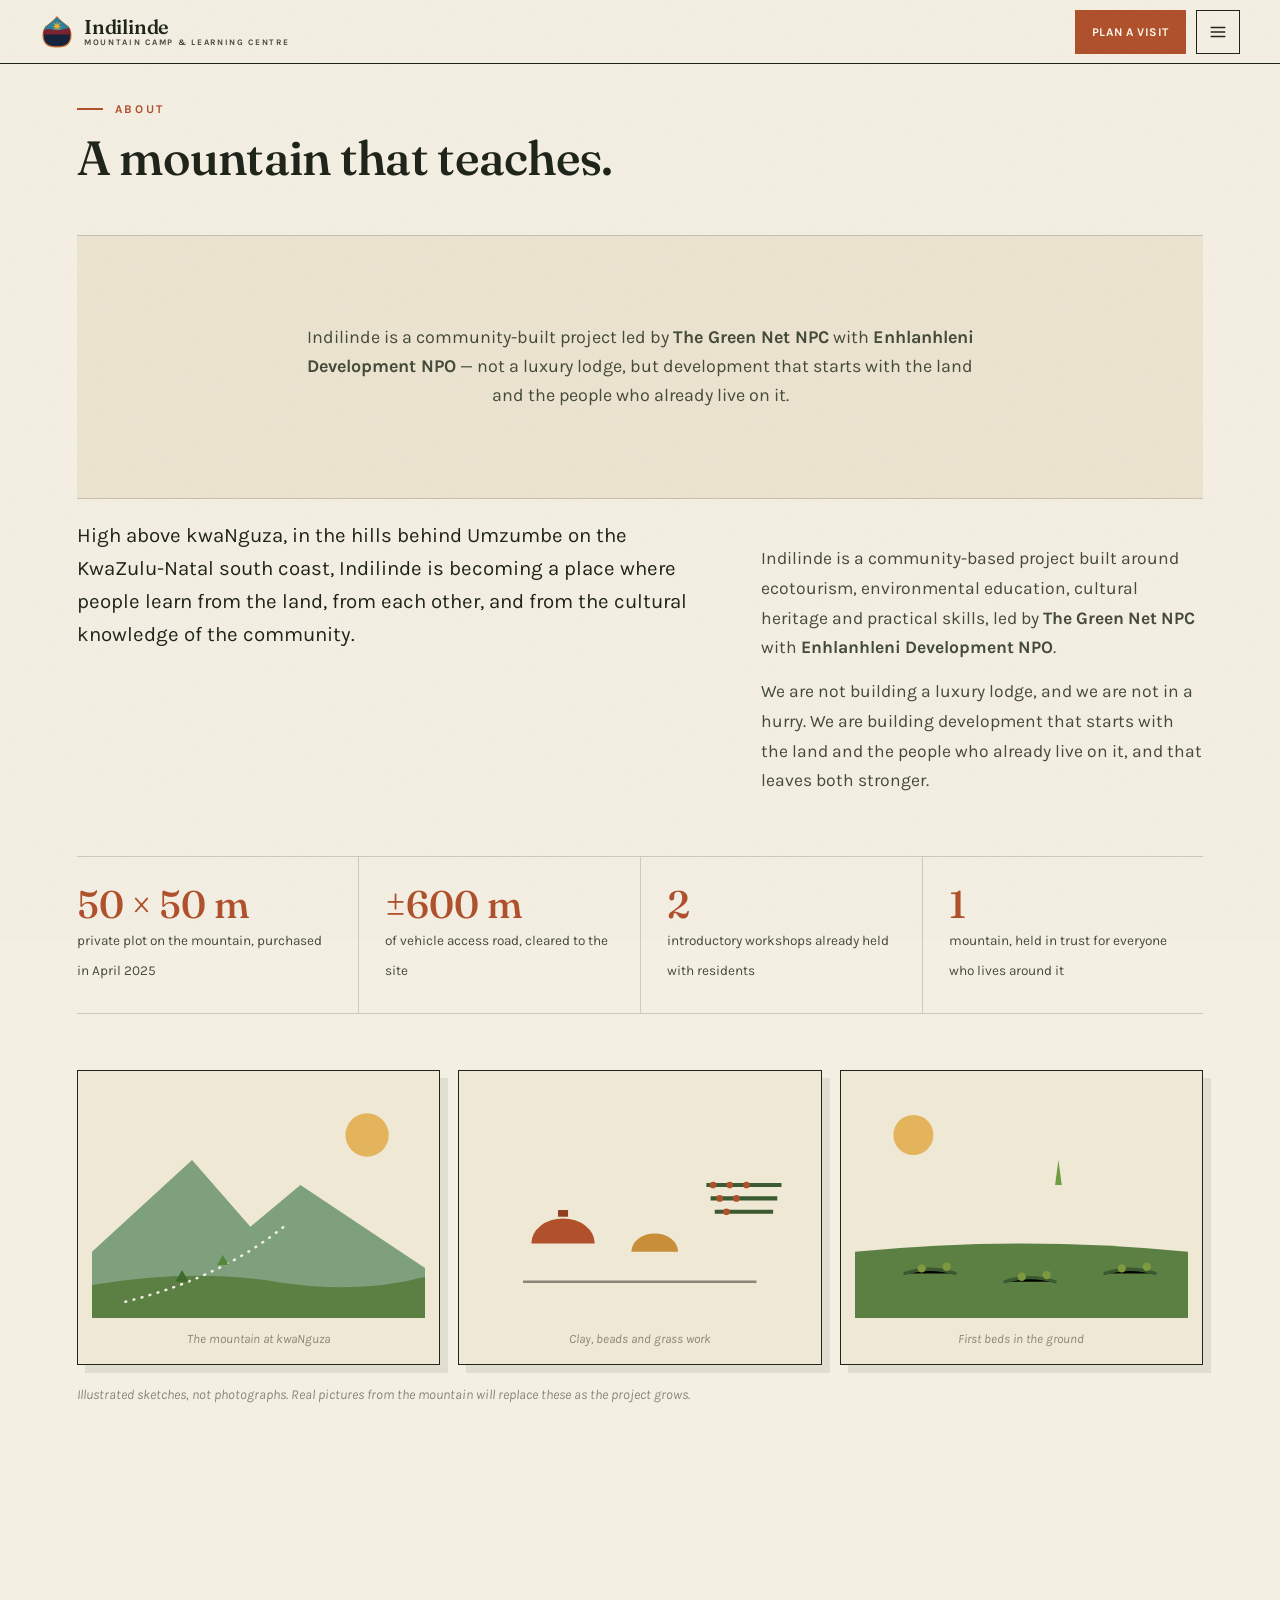
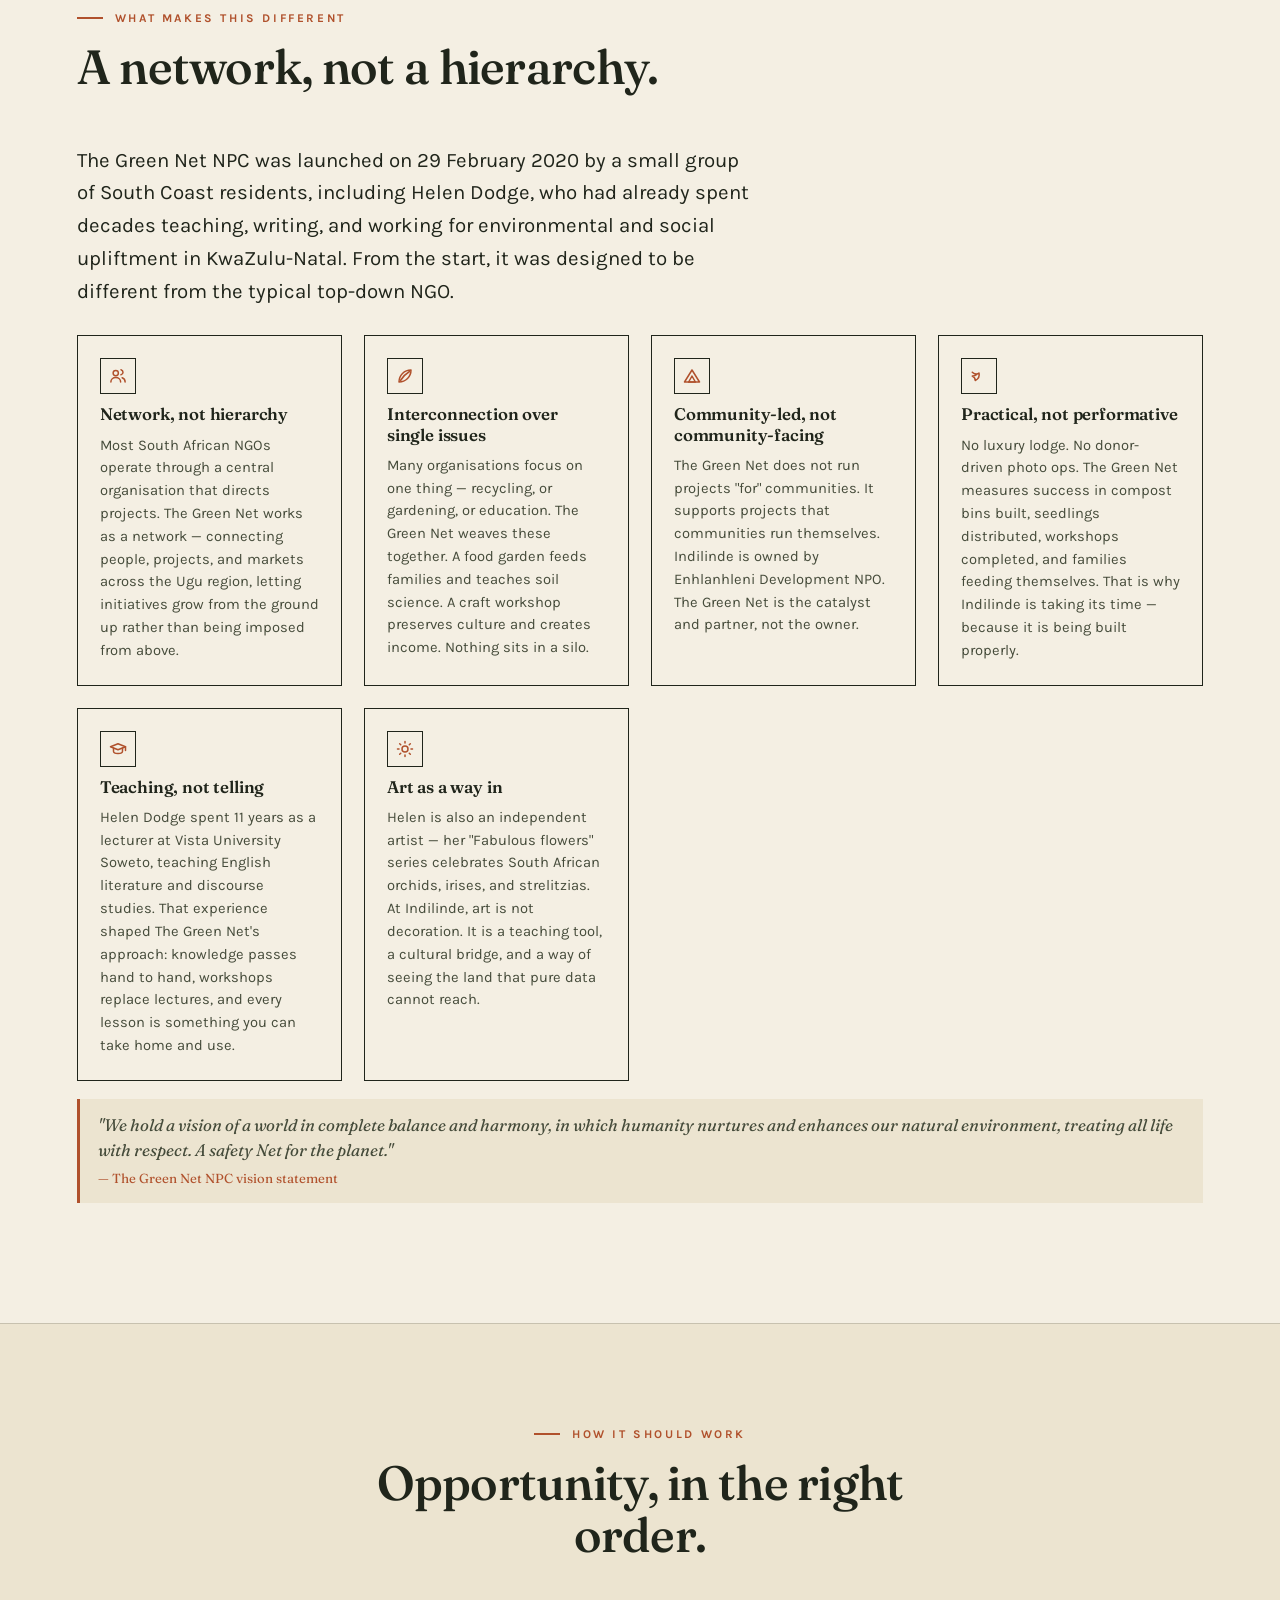
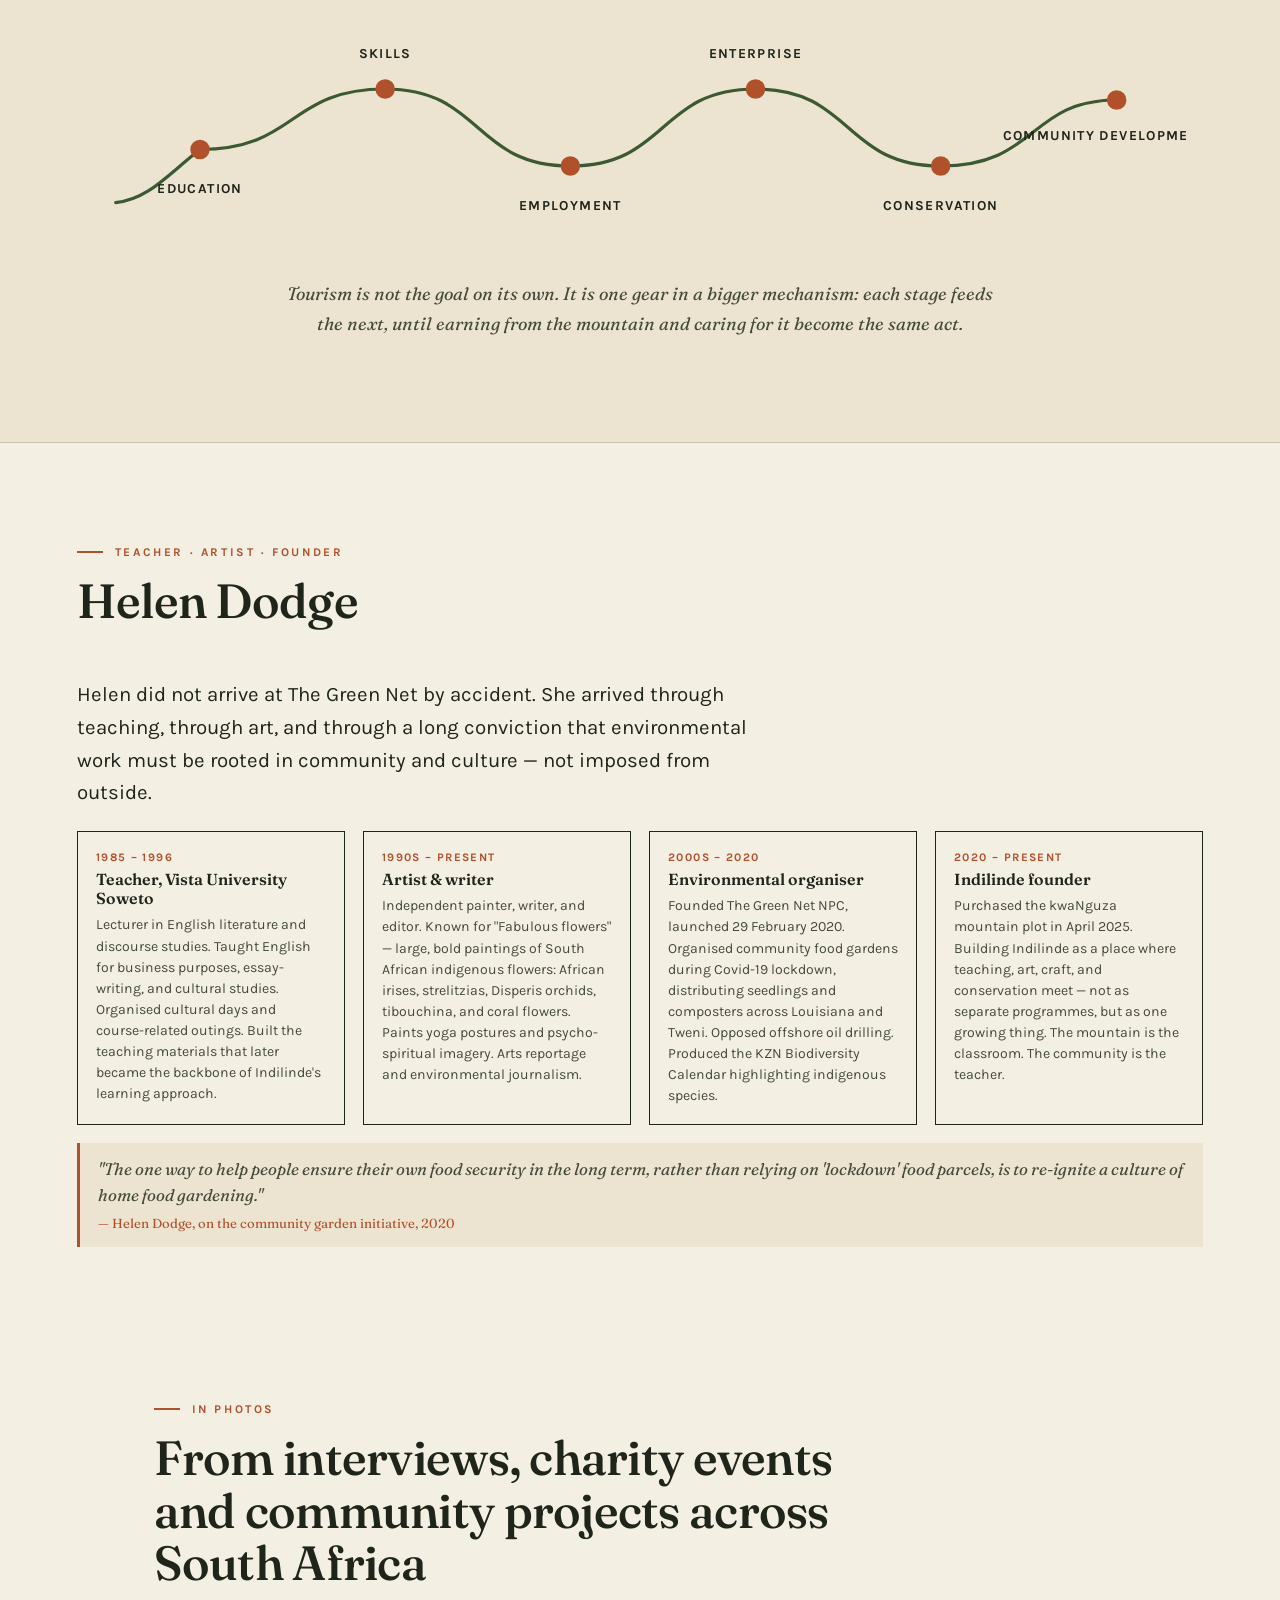
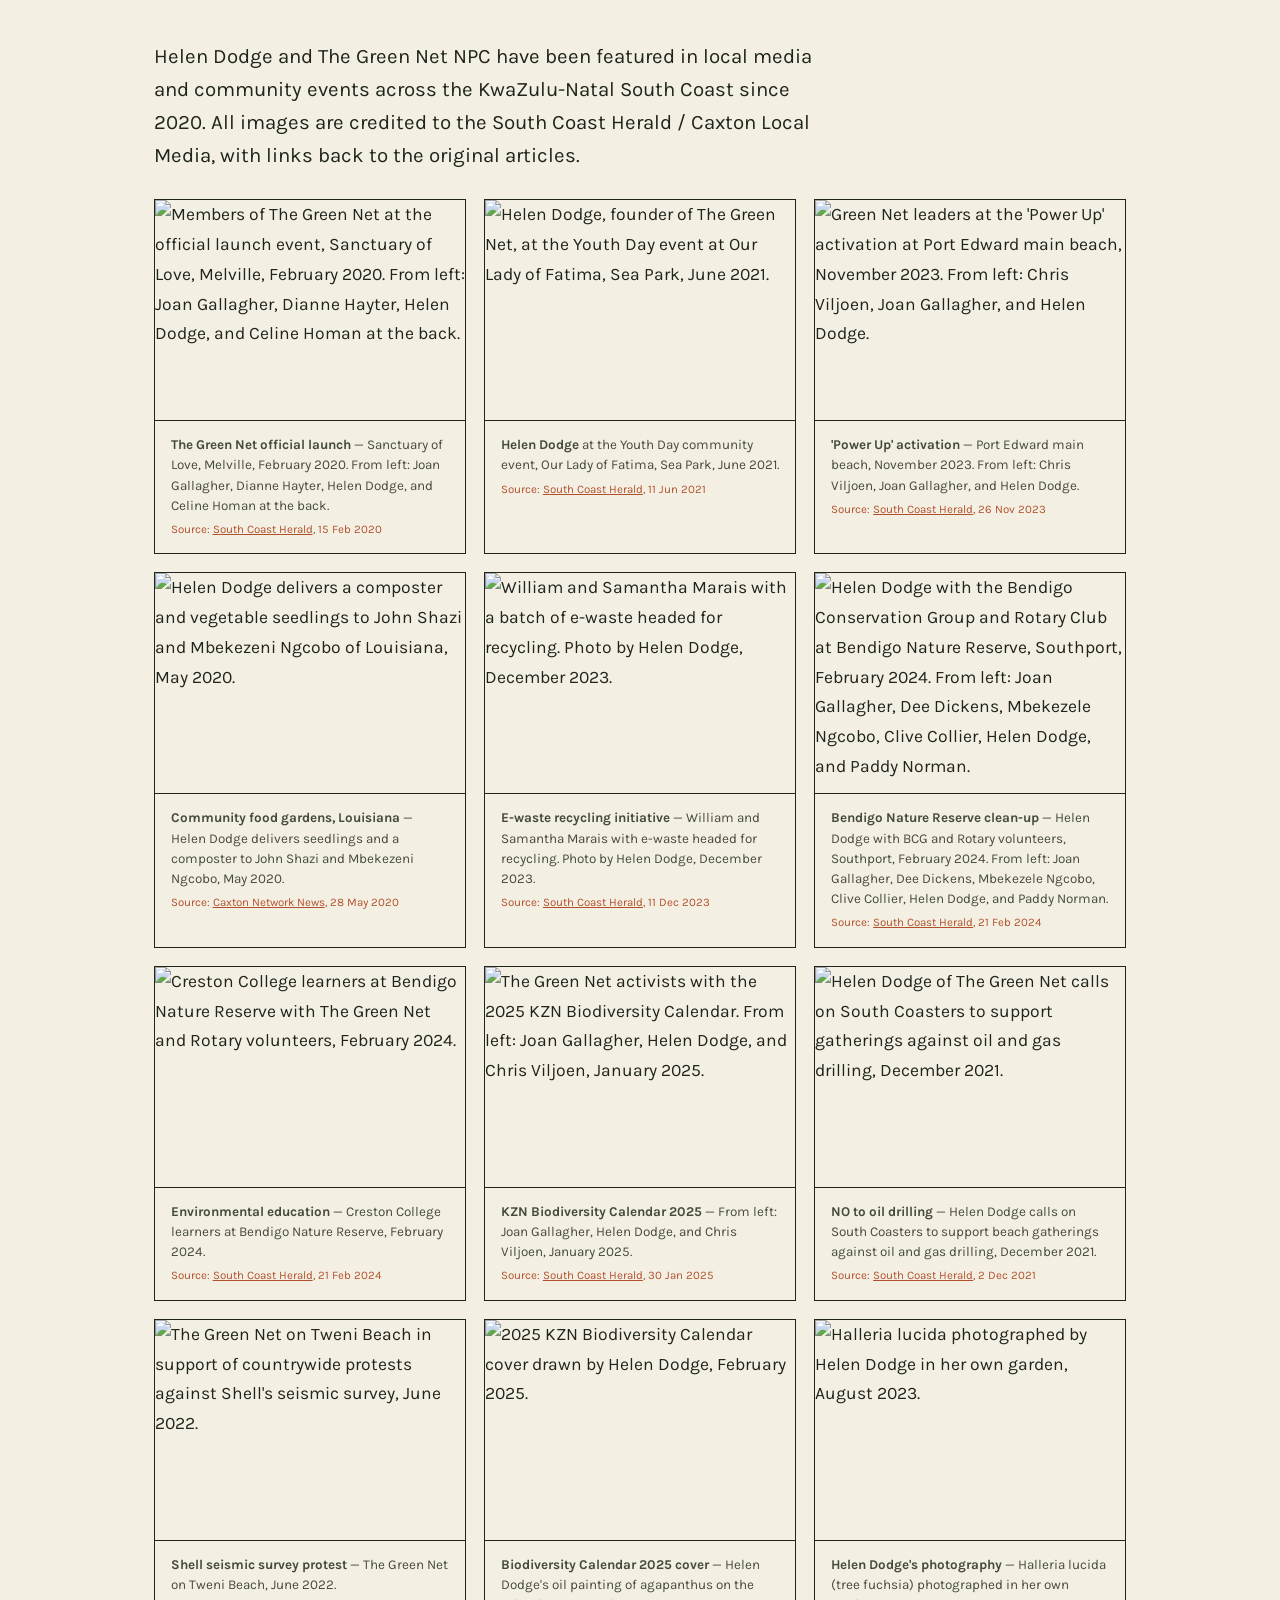
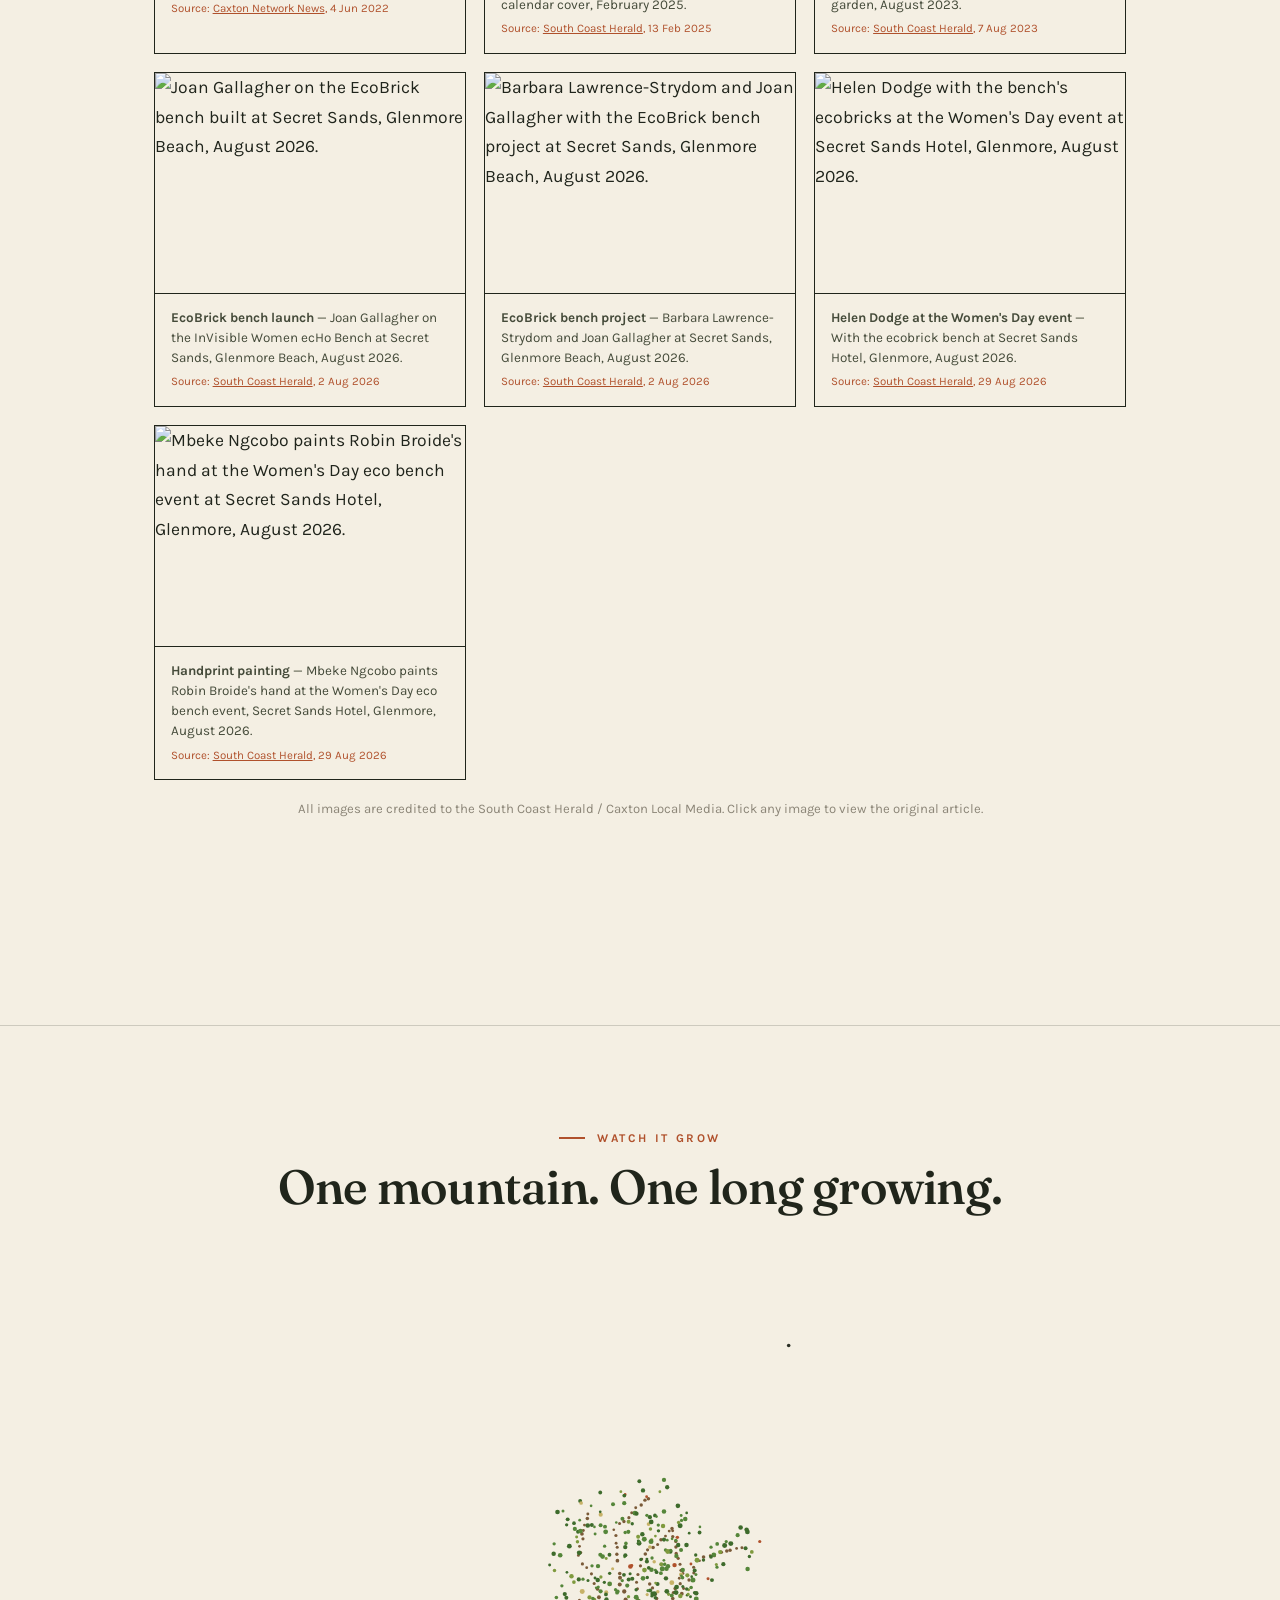
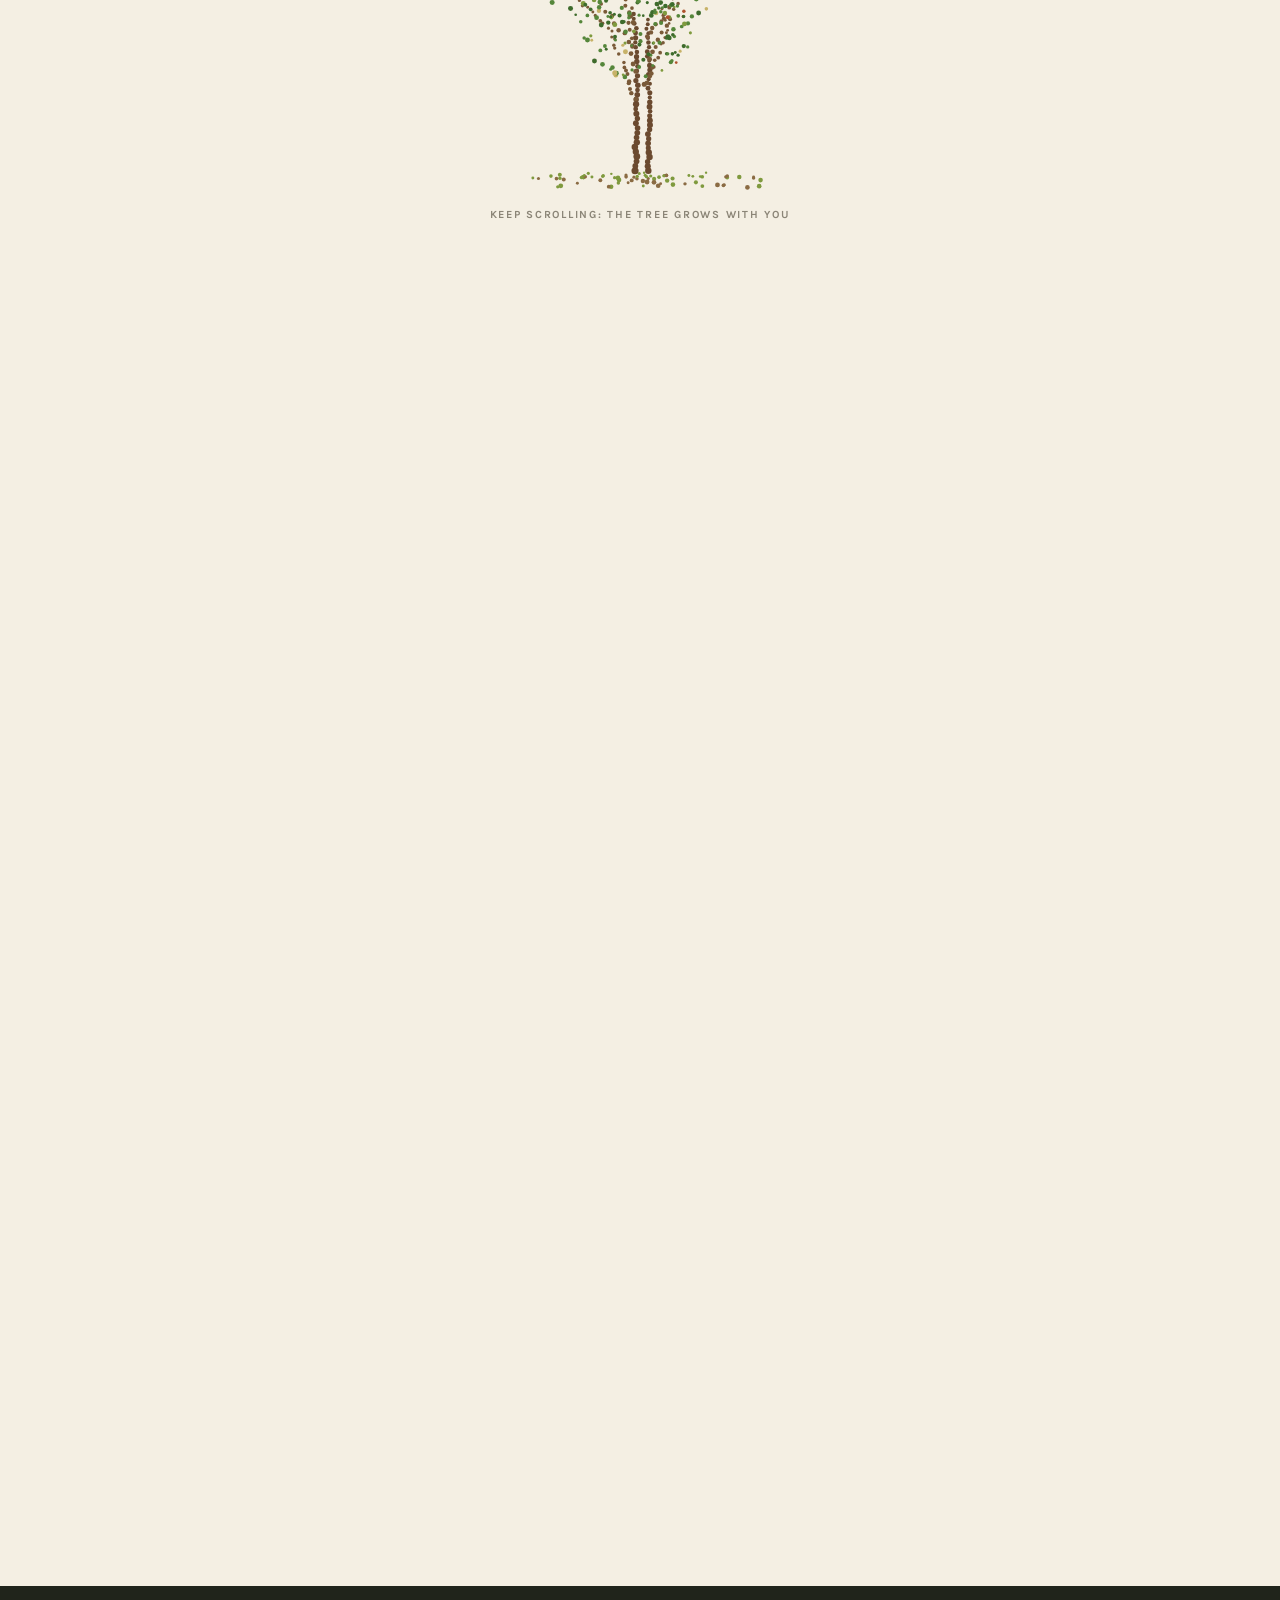
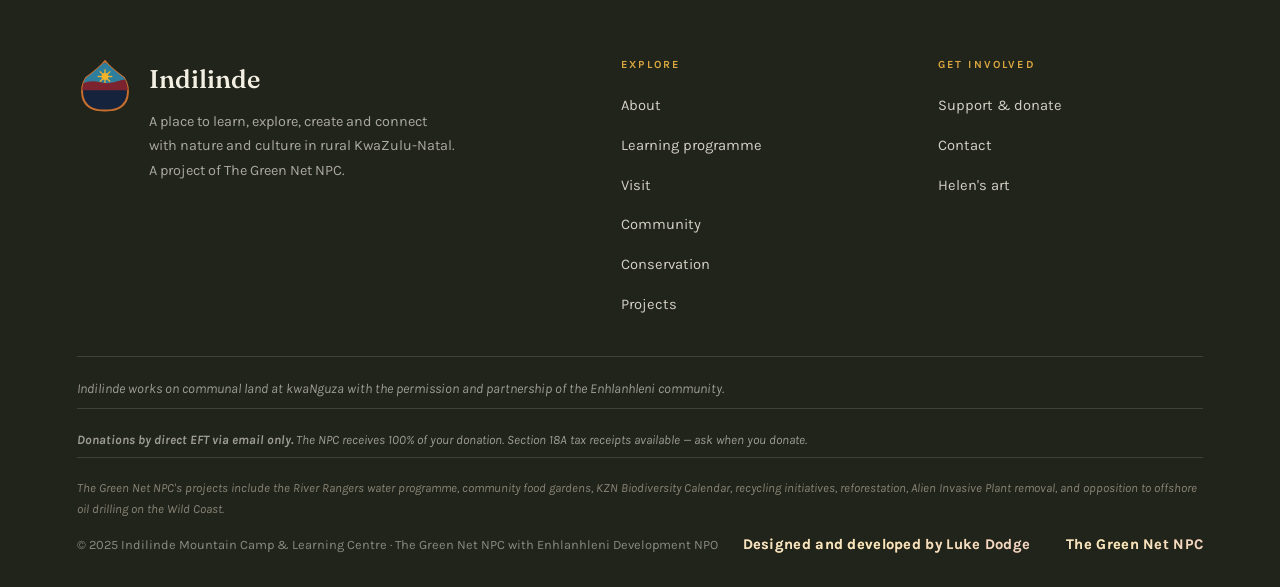
==== commit c638b494: "Add Projects page with timeline and gallery; update navigation across all pages" ====
--- a/about.html
+++ b/about.html
@@ -102,7 +102,8 @@
     <li><a href="visit.html">Visit</a></li>
     <li><a href="community.html">Community</a></li>
     <li><a href="conservation.html">Conservation</a></li>
-    <li><a href="support.html">Support</a></li>
+    <li><a href="projects.html">Projects</a></li>
+    <li><a href="support.html">Support us</a></li>
     <li><a href="contact.html">Contact</a></li>
   </ul>
   <div class="nav-cta">
@@ -126,8 +127,9 @@
     <a href="visit.html"><i>03</i> Visit</a>
     <a href="community.html"><i>04</i> Community</a>
     <a href="conservation.html"><i>05</i> Conservation</a>
-    <a href="support.html"><i>06</i> Support us</a>
-    <a href="contact.html"><i>07</i> Contact</a>
+    <a href="projects.html"><i>06</i> Projects</a>
+    <a href="support.html"><i>07</i> Support us</a>
+    <a href="contact.html"><i>08</i> Contact</a>
   </nav>
   <p class="menu-foot">kwaNguza · Umzumbe · KwaZulu-Natal · A project of The Green Net NPC</p>
 </div>
@@ -474,6 +476,7 @@
         <li><a href="visit.html">Visit</a></li>
         <li><a href="community.html">Community</a></li>
         <li><a href="conservation.html">Conservation</a></li>
+        <li><a href="projects.html">Projects</a></li>
       </ul>
     </div>
     <div>
--- a/css/main.css
+++ b/css/main.css
@@ -469,6 +469,26 @@
 @media (max-width:960px){
   .photo-gallery{grid-template-columns:1fr}
   .photo-card img{height:200px}
+}
+
+/* Timeline */
+.timeline{position:relative;margin-top:28px;padding-left:32px}
+.timeline::before{content:"";position:absolute;left:7px;top:8px;bottom:8px;width:2px;background:var(--line)}
+.titem{position:relative;padding-bottom:36px}
+.titem:last-child{padding-bottom:0}
+.tdot{position:absolute;left:-25px;top:6px;width:14px;height:14px;border-radius:50%;background:var(--paper);border:2px solid var(--clay)}
+.tcontent{background:var(--paper);border:1px solid var(--ink);padding:18px 20px;box-shadow:var(--hard)}
+.tdate{font-size:.78rem;color:var(--clay);font-weight:700;letter-spacing:.08em;text-transform:uppercase;display:block;margin-bottom:4px}
+.tstatus{font-size:.72rem;font-weight:700;letter-spacing:.06em;text-transform:uppercase;padding:2px 8px;border-radius:2px;margin-left:8px;vertical-align:middle}
+.tstatus.done{background:var(--c-land1);color:#fff}
+.tstatus.in-progress{background:var(--ochre);color:#fff}
+.tstatus.planned{background:var(--navy);color:var(--paper)}
+.tcontent h3{margin:6px 0 8px;font-size:1.18rem;line-height:1.35}
+.tcontent p{margin:0;font-size:.94rem;color:var(--ink-soft);line-height:1.6}
+@media (max-width:960px){
+  .timeline{padding-left:26px}
+  .tdot{left:-20px;width:12px;height:12px}
+  .tcontent{padding:16px 18px}
 }
 
 /* Mobile */
